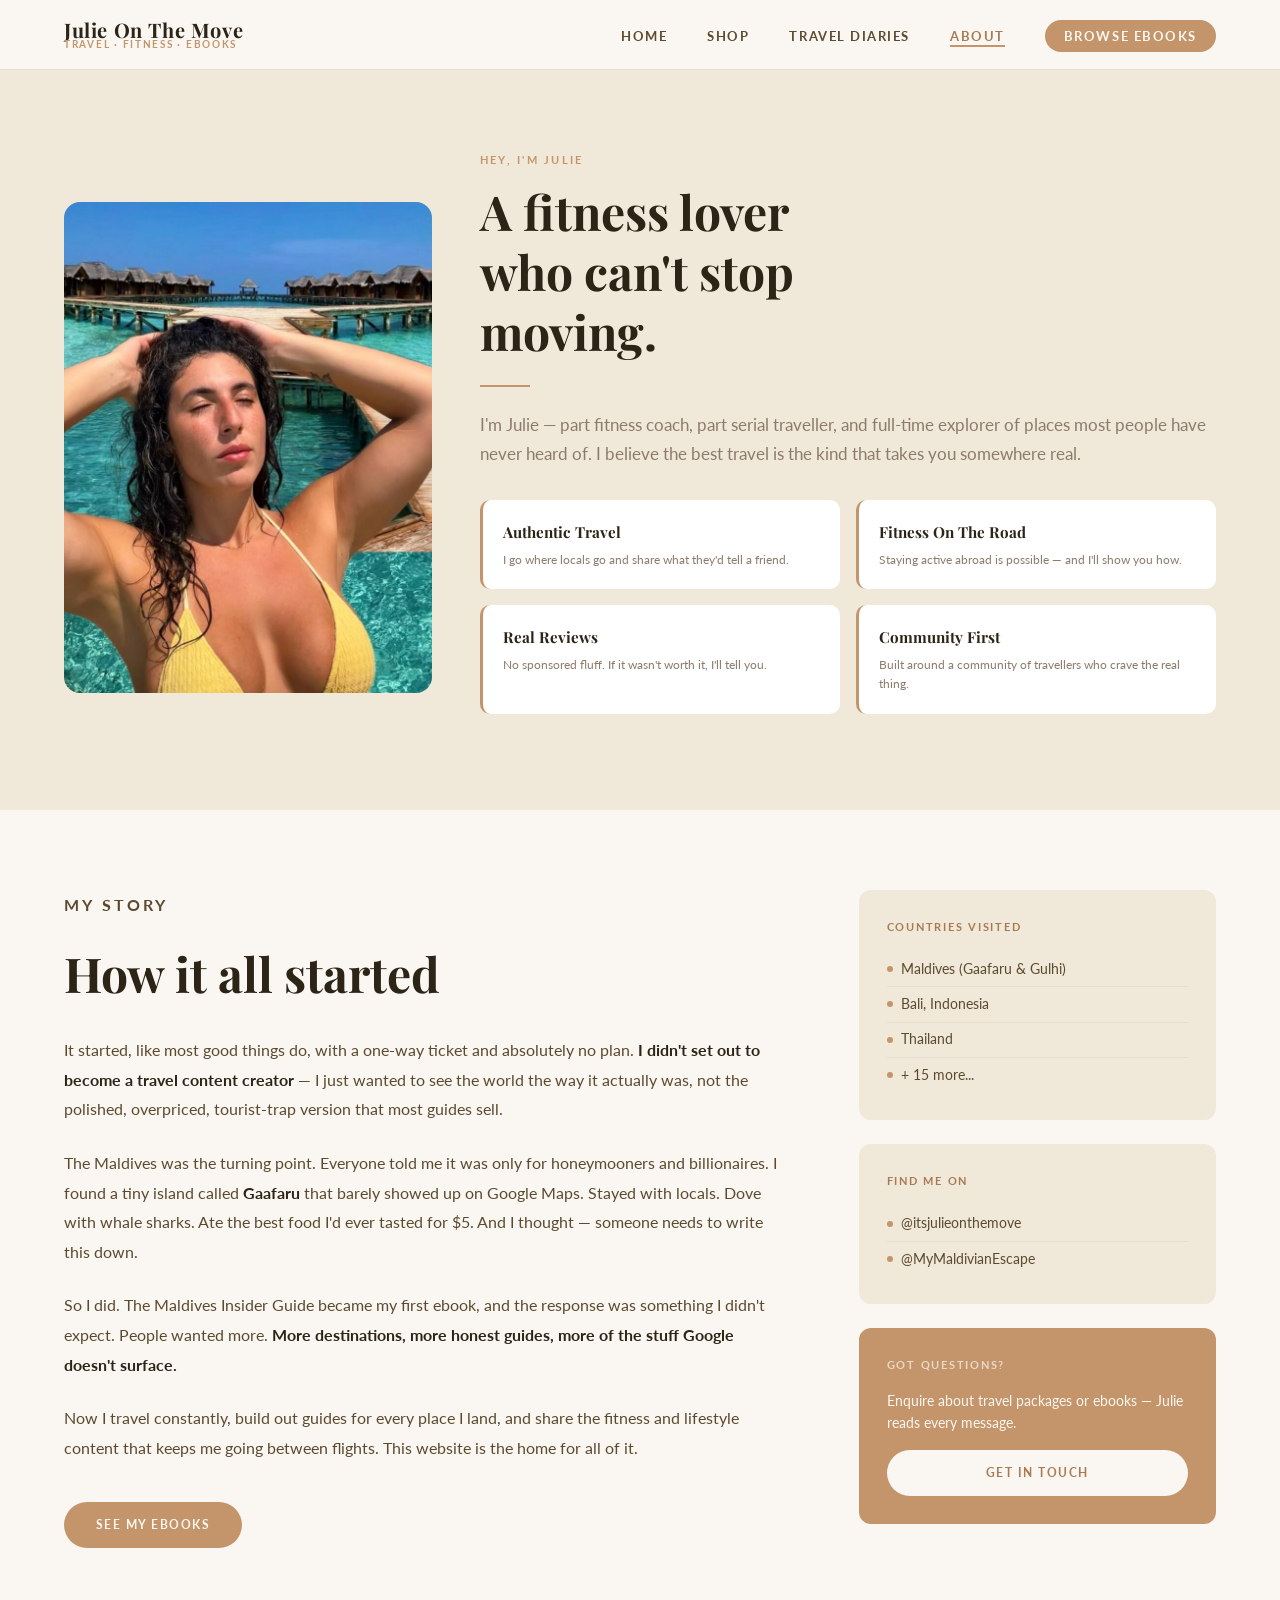
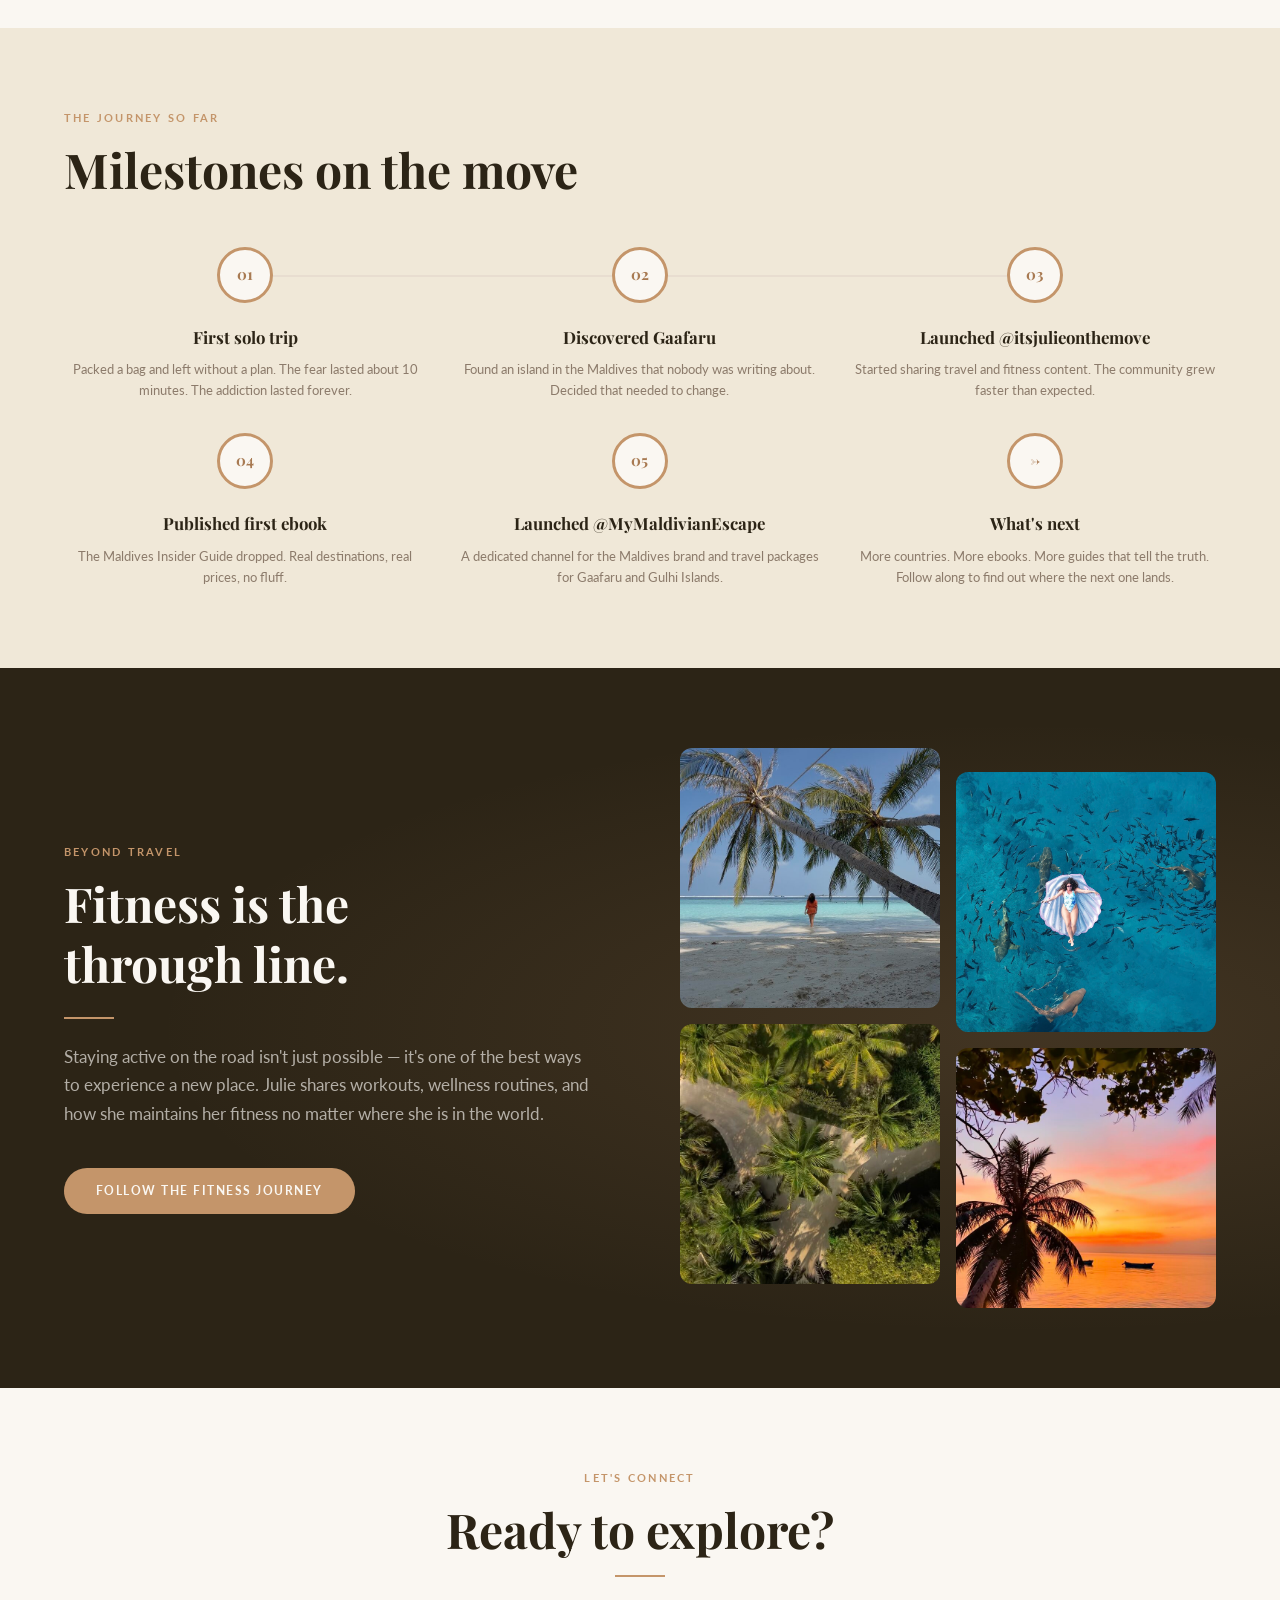
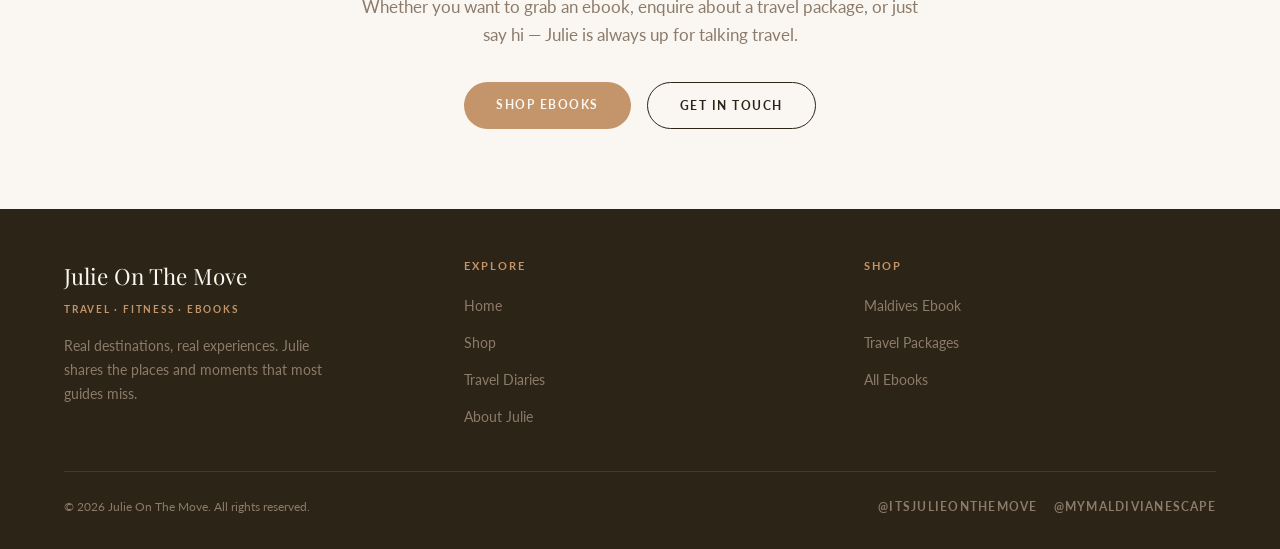
==== about.html @ a0650be1 "Update site: remove Morocco/Lisbon, add Fitness on the Go, fix packages for Gulhi & Gaafaru - Remove" ====
<!DOCTYPE html>
<html lang="en">
<head>
  <meta charset="UTF-8" />
  <meta name="viewport" content="width=device-width, initial-scale=1.0" />
  <title>About — Julie On The Move</title>
  <meta name="description" content="Meet Julie — the face behind Julie On The Move. Travel, fitness, and a life lived fully." />
  <link rel="stylesheet" href="style.css" />
  <style>
    /* ---- ABOUT PAGE SPECIFIC ---- */

    .about-hero {
      background: var(--beige-light);
      padding: 5rem 5% 4rem;
      display: grid;
      grid-template-columns: 1fr 1fr;
      gap: 5rem;
      align-items: center;
      max-width: 100%;
    }
    .about-hero-inner {
      max-width: var(--max-width);
      margin: 0 auto;
      display: grid;
      grid-template-columns: 1fr 1fr;
      gap: 5rem;
      align-items: center;
      width: 100%;
    }
    .about-hero-img {
      aspect-ratio: 3/4;
      border-radius: 16px;
      overflow: hidden;
      background: var(--beige-mid);
      position: relative;
    }
    .about-hero-img .img-placeholder {
      position: absolute; inset: 0;
    }
    .about-hero-text .section-subtitle { max-width: 100%; margin-bottom: 2rem; }

    /* Values row */
    .values-row {
      display: grid;
      grid-template-columns: repeat(2, 1fr);
      gap: 1rem;
      margin: 2rem 0;
    }
    .value-item {
      background: #fff;
      border-radius: 10px;
      padding: 1.25rem;
      border-left: 3px solid var(--sand);
    }
    .value-item h4 {
      font-family: var(--font-serif);
      font-size: 0.95rem;
      font-weight: 700;
      color: var(--brown);
      margin-bottom: 0.3rem;
    }
    .value-item p {
      font-size: 0.78rem;
      color: var(--text-muted);
      line-height: 1.5;
    }

    /* Story section */
    .story-section {
      padding: 5rem 5%;
      background: var(--warm-white);
    }
    .story-inner {
      max-width: var(--max-width);
      margin: 0 auto;
      display: grid;
      grid-template-columns: 2fr 1fr;
      gap: 5rem;
    }
    .story-text p {
      font-size: 1rem;
      color: var(--brown-mid);
      line-height: 1.85;
      margin-bottom: 1.5rem;
    }
    .story-text p strong {
      color: var(--brown);
      font-weight: 700;
    }
    .story-sidebar {}
    .sidebar-card {
      background: var(--beige-light);
      border-radius: 12px;
      padding: 1.75rem;
      margin-bottom: 1.5rem;
    }
    .sidebar-card h4 {
      font-family: var(--font-sans);
      font-size: 0.68rem;
      font-weight: 700;
      letter-spacing: 0.16em;
      text-transform: uppercase;
      color: var(--sand-dark);
      margin-bottom: 1rem;
    }
    .sidebar-card ul li {
      font-size: 0.85rem;
      color: var(--brown-mid);
      padding: 0.35rem 0;
      border-bottom: 1px solid var(--beige-mid);
      display: flex;
      align-items: center;
      gap: 0.5rem;
    }
    .sidebar-card ul li:last-child { border-bottom: none; }
    .sidebar-card ul li .dot {
      width: 6px; height: 6px;
      border-radius: 50%;
      background: var(--sand);
      flex-shrink: 0;
    }

    /* Journey / timeline */
    .journey-section {
      padding: 5rem 5%;
      background: var(--beige-light);
    }
    .journey-inner {
      max-width: var(--max-width);
      margin: 0 auto;
    }
    .journey-header { margin-bottom: 3rem; }
    .timeline {
      display: grid;
      grid-template-columns: repeat(3, 1fr);
      gap: 2rem;
      position: relative;
    }
    .timeline::before {
      content: '';
      position: absolute;
      top: 28px; left: 16.67%;
      right: 16.67%;
      height: 2px;
      background: var(--beige-mid);
    }
    .timeline-item {
      text-align: center;
      position: relative;
    }
    .timeline-dot {
      width: 56px; height: 56px;
      border-radius: 50%;
      background: var(--warm-white);
      border: 3px solid var(--sand);
      display: flex;
      align-items: center;
      justify-content: center;
      margin: 0 auto 1.25rem;
      font-family: var(--font-serif);
      font-size: 0.95rem;
      font-weight: 700;
      color: var(--sand-dark);
      position: relative;
      z-index: 1;
    }
    .timeline-item h3 {
      font-family: var(--font-serif);
      font-size: 1.05rem;
      font-weight: 700;
      color: var(--brown);
      margin-bottom: 0.5rem;
    }
    .timeline-item p {
      font-size: 0.82rem;
      color: var(--text-muted);
      line-height: 1.6;
    }

    /* Fitness section */
    .fitness-section {
      padding: 5rem 5%;
      background: var(--brown);
      position: relative;
      overflow: hidden;
    }
    .fitness-section::before {
      content: '';
      position: absolute; inset: 0;
      background: radial-gradient(ellipse at 80% 50%, rgba(196,149,106,0.15) 0%, transparent 60%);
    }
    .fitness-inner {
      max-width: var(--max-width);
      margin: 0 auto;
      display: grid;
      grid-template-columns: 1fr 1fr;
      gap: 5rem;
      align-items: center;
      position: relative;
      z-index: 1;
    }
    .fitness-text .section-label { color: var(--sand); }
    .fitness-text .section-title { color: var(--warm-white); }
    .fitness-text .section-subtitle { color: rgba(250,247,242,0.65); margin-bottom: 2rem; }
    .fitness-text .divider { background: var(--sand); }
    .fitness-img {
      display: grid;
      grid-template-columns: 1fr 1fr;
      gap: 1rem;
    }
    .fitness-img-item {
      aspect-ratio: 1;
      border-radius: 12px;
      overflow: hidden;
      background: rgba(250,247,242,0.08);
      display: flex;
      align-items: center;
      justify-content: center;
      font-size: 0.7rem;
      font-weight: 700;
      letter-spacing: 0.1em;
      text-transform: uppercase;
      color: rgba(250,247,242,0.35);
    }
    .fitness-img-item:nth-child(2) { margin-top: 1.5rem; }
    .fitness-img-item:nth-child(3) { margin-top: -1.5rem; }

    /* CTA section */
    .about-cta {
      padding: 5rem 5%;
      background: var(--warm-white);
      text-align: center;
    }
    .about-cta-inner {
      max-width: 600px;
      margin: 0 auto;
    }
    .about-cta .section-subtitle { margin: 0 auto 2rem; text-align: center; }
    .cta-buttons { display: flex; justify-content: center; gap: 1rem; flex-wrap: wrap; }

    @media (max-width: 900px) {
      .about-hero-inner { grid-template-columns: 1fr; gap: 2.5rem; }
      .story-inner { grid-template-columns: 1fr; gap: 3rem; }
      .fitness-inner { grid-template-columns: 1fr; gap: 3rem; }
      .timeline { grid-template-columns: 1fr; }
      .timeline::before { display: none; }
    }
    @media (max-width: 600px) {
      .values-row { grid-template-columns: 1fr; }
      .timeline { grid-template-columns: 1fr; }
    }
  </style>
</head>
<body>

  <!-- ====== NAVIGATION ====== -->
  <nav>
    <a href="index.html" class="nav-logo">
      <span class="logo-name">Julie On The Move</span>
      <span class="logo-tagline">Travel · Fitness · Ebooks</span>
    </a>
    <ul class="nav-links">
      <li><a href="index.html">Home</a></li>
      <li><a href="shop.html">Shop</a></li>
      <li><a href="blog.html">Travel Diaries</a></li>
      <li><a href="about.html" class="active">About</a></li>
      <li><a href="shop.html" class="nav-cta">Browse Ebooks</a></li>
    </ul>
    <div class="hamburger" id="hamburger">
      <span></span><span></span><span></span>
    </div>
  </nav>
  <div class="mobile-menu" id="mobileMenu">
    <a href="index.html">Home</a>
    <a href="shop.html">Shop</a>
    <a href="blog.html">Travel Diaries</a>
    <a href="about.html">About</a>
  </div>

  <div class="page-content">

    <!-- ====== ABOUT HERO ====== -->
    <section style="background:var(--beige-light); padding:5rem 5% 4rem;">
      <div style="max-width:var(--max-width); margin:0 auto; display:grid; grid-template-columns:1fr 2fr; gap:3rem; align-items:center;">
        <div class="about-hero-img" style="aspect-ratio:3/4; border-radius:16px; overflow:hidden; background:var(--beige-mid); position:relative;">
          <img src="images/julie-portrait.jpg" alt="Julie" style="position:absolute;inset:0;width:100%;height:100%;object-fit:cover;" />
        </div>
        <div>
          <p class="section-label">Hey, I'm Julie</p>
          <h1 class="section-title">A fitness lover<br/>who can't stop<br/>moving.</h1>
          <div class="divider"></div>
          <p class="section-subtitle" style="max-width:100%;">I'm Julie — part fitness coach, part serial traveller, and full-time explorer of places most people have never heard of. I believe the best travel is the kind that takes you somewhere real.</p>
          <div class="values-row">
            <div class="value-item">
              <h4>Authentic Travel</h4>
              <p>I go where locals go and share what they'd tell a friend.</p>
            </div>
            <div class="value-item">
              <h4>Fitness On The Road</h4>
              <p>Staying active abroad is possible — and I'll show you how.</p>
            </div>
            <div class="value-item">
              <h4>Real Reviews</h4>
              <p>No sponsored fluff. If it wasn't worth it, I'll tell you.</p>
            </div>
            <div class="value-item">
              <h4>Community First</h4>
              <p>Built around a community of travellers who crave the real thing.</p>
            </div>
          </div>
        </div>
      </div>
    </section>

    <!-- ====== STORY ====== -->
    <section class="story-section">
      <div class="story-inner">
        <div class="story-text">
          <p class="section-label">My Story</p>
          <h2 class="section-title" style="margin-bottom:2rem;">How it all started</h2>
          <p>It started, like most good things do, with a one-way ticket and absolutely no plan. <strong>I didn't set out to become a travel content creator</strong> — I just wanted to see the world the way it actually was, not the polished, overpriced, tourist-trap version that most guides sell.</p>
          <p>The Maldives was the turning point. Everyone told me it was only for honeymooners and billionaires. I found a tiny island called <strong>Gaafaru</strong> that barely showed up on Google Maps. Stayed with locals. Dove with whale sharks. Ate the best food I'd ever tasted for $5. And I thought — someone needs to write this down.</p>
          <p>So I did. The Maldives Insider Guide became my first ebook, and the response was something I didn't expect. People wanted more. <strong>More destinations, more honest guides, more of the stuff Google doesn't surface.</strong></p>
          <p>Now I travel constantly, build out guides for every place I land, and share the fitness and lifestyle content that keeps me going between flights. This website is the home for all of it.</p>
          <a href="shop.html" class="btn btn-primary" style="margin-top:1rem;">See My Ebooks</a>
        </div>
        <div class="story-sidebar">
          <div class="sidebar-card">
            <h4>Countries Visited</h4>
            <ul>
              <li><span class="dot"></span>Maldives (Gaafaru & Gulhi)</li>
              <li><span class="dot"></span>Bali, Indonesia</li>
              <li><span class="dot"></span>Thailand</li>
              <li><span class="dot"></span>+ 15 more...</li>
            </ul>
          </div>
          <div class="sidebar-card">
            <h4>Find Me On</h4>
            <ul>
              <li><span class="dot"></span><a href="https://www.instagram.com/itsjulieonthemove" target="_blank">@itsjulieonthemove</a></li>
              <li><span class="dot"></span><a href="https://www.instagram.com/MyMaldivianEscape" target="_blank">@MyMaldivianEscape</a></li>
            </ul>
          </div>
          <div class="sidebar-card" style="background:var(--sand); color:var(--warm-white);">
            <h4 style="color:rgba(250,247,242,0.7);">Got questions?</h4>
            <p style="font-size:0.85rem; margin-bottom:1rem; line-height:1.6;">Enquire about travel packages or ebooks — Julie reads every message.</p>
            <a href="mailto:julietterabahi@gmail.com" class="btn" style="background:var(--warm-white); color:var(--sand-dark); width:100%; text-align:center; display:block;">Get In Touch</a>
          </div>
        </div>
      </div>
    </section>

    <!-- ====== JOURNEY TIMELINE ====== -->
    <section class="journey-section">
      <div class="journey-inner">
        <div class="journey-header">
          <p class="section-label">The Journey So Far</p>
          <h2 class="section-title">Milestones on the move</h2>
        </div>
        <div class="timeline">
          <div class="timeline-item">
            <div class="timeline-dot">01</div>
            <h3>First solo trip</h3>
            <p>Packed a bag and left without a plan. The fear lasted about 10 minutes. The addiction lasted forever.</p>
          </div>
          <div class="timeline-item">
            <div class="timeline-dot">02</div>
            <h3>Discovered Gaafaru</h3>
            <p>Found an island in the Maldives that nobody was writing about. Decided that needed to change.</p>
          </div>
          <div class="timeline-item">
            <div class="timeline-dot">03</div>
            <h3>Launched @itsjulieonthemove</h3>
            <p>Started sharing travel and fitness content. The community grew faster than expected.</p>
          </div>
          <div class="timeline-item">
            <div class="timeline-dot">04</div>
            <h3>Published first ebook</h3>
            <p>The Maldives Insider Guide dropped. Real destinations, real prices, no fluff.</p>
          </div>
          <div class="timeline-item">
            <div class="timeline-dot">05</div>
            <h3>Launched @MyMaldivianEscape</h3>
            <p>A dedicated channel for the Maldives brand and travel packages for Gaafaru and Gulhi Islands.</p>
          </div>
          <div class="timeline-item">
            <div class="timeline-dot">→</div>
            <h3>What's next</h3>
            <p>More countries. More ebooks. More guides that tell the truth. Follow along to find out where the next one lands.</p>
          </div>
        </div>
      </div>
    </section>

    <!-- ====== FITNESS ====== -->
    <section class="fitness-section">
      <div class="fitness-inner">
        <div class="fitness-text">
          <p class="section-label">Beyond Travel</p>
          <h2 class="section-title">Fitness is the<br/>through line.</h2>
          <div class="divider"></div>
          <p class="section-subtitle">Staying active on the road isn't just possible — it's one of the best ways to experience a new place. Julie shares workouts, wellness routines, and how she maintains her fitness no matter where she is in the world.</p>
          <a href="https://www.instagram.com/itsjulieonthemove" target="_blank" class="btn btn-primary" style="margin-top:0.5rem;">Follow the Fitness Journey</a>
        </div>
        <div class="fitness-img">
          <div class="fitness-img-item" style="background:url('images/dest-beach.jpg') center/cover;"></div>
          <div class="fitness-img-item" style="background:url('images/hero.jpg') center/cover;"></div>
          <div class="fitness-img-item" style="background:url('images/dest-jungle.jpg') center/cover;"></div>
          <div class="fitness-img-item" style="background:url('images/dest-sunset.jpg') center/cover;"></div>
        </div>
      </div>
    </section>

    <!-- ====== CTA ====== -->
    <section class="about-cta">
      <div class="about-cta-inner">
        <p class="section-label">Let's Connect</p>
        <h2 class="section-title">Ready to explore?</h2>
        <div class="divider" style="margin:1rem auto;"></div>
        <p class="section-subtitle">Whether you want to grab an ebook, enquire about a travel package, or just say hi — Julie is always up for talking travel.</p>
        <div class="cta-buttons">
          <a href="shop.html" class="btn btn-primary">Shop Ebooks</a>
          <a href="mailto:julietterabahi@gmail.com" class="btn btn-secondary">Get In Touch</a>
        </div>
      </div>
    </section>

  </div>

  <!-- ====== FOOTER ====== -->
  <footer>
    <div class="footer-inner">
      <div class="footer-logo">
        <div class="logo-name">Julie On The Move</div>
        <div class="logo-tagline">Travel · Fitness · Ebooks</div>
        <p>Real destinations, real experiences. Julie shares the places and moments that most guides miss.</p>
      </div>
      <div class="footer-col">
        <h4>Explore</h4>
        <ul>
          <li><a href="index.html">Home</a></li>
          <li><a href="shop.html">Shop</a></li>
          <li><a href="blog.html">Travel Diaries</a></li>
          <li><a href="about.html">About Julie</a></li>
        </ul>
      </div>
      <div class="footer-col">
        <h4>Shop</h4>
        <ul>
          <li><a href="shop.html">Maldives Ebook</a></li>
          <li><a href="shop.html">Travel Packages</a></li>
          <li><a href="shop.html">All Ebooks</a></li>
        </ul>
      </div>
    </div>
    <div class="footer-bottom">
      <p>© 2026 Julie On The Move. All rights reserved.</p>
      <div class="social-links">
        <a href="https://www.instagram.com/itsjulieonthemove" target="_blank">@itsjulieonthemove</a>
        <a href="https://www.instagram.com/MyMaldivianEscape" target="_blank">@MyMaldivianEscape</a>
      </div>
    </div>
  </footer>

  <script src="script.js"></script>
</body>
</html>
---- style.css ----
/* ============================================
   JULIE ON THE MOVE — Global Stylesheet
   Warm, Earthy & Wanderlust Aesthetic
   ============================================ */

@import url('https://fonts.googleapis.com/css2?family=Playfair+Display:ital,wght@0,400;0,500;0,700;1,400;1,500&family=Lato:wght@300;400;700&display=swap');

/* ---- CSS Variables ---- */
:root {
  --warm-white:   #FAF7F2;
  --beige-light:  #F0E8D8;
  --beige-mid:    #E8DDD0;
  --sand:         #C4956A;
  --sand-dark:    #A87A52;
  --green:        #5C7A52;
  --green-dark:   #3D5435;
  --brown:        #2C2416;
  --brown-mid:    #5C4A30;
  --text-muted:   #8C7B6B;

  --font-serif: 'Playfair Display', Georgia, serif;
  --font-sans:  'Lato', sans-serif;

  --nav-height: 70px;
  --max-width: 1200px;
  --radius: 6px;
  --transition: 0.3s ease;
}

/* ---- Reset ---- */
*, *::before, *::after { box-sizing: border-box; margin: 0; padding: 0; }
html { scroll-behavior: smooth; }
body {
  font-family: var(--font-sans);
  background-color: var(--warm-white);
  color: var(--brown);
  line-height: 1.7;
  font-size: 16px;
}
img { max-width: 100%; height: auto; display: block; }
a { color: inherit; text-decoration: none; }
ul { list-style: none; }


/* ============================================
   NAVIGATION
   ============================================ */

nav {
  position: fixed;
  top: 0; left: 0; right: 0;
  height: var(--nav-height);
  background: rgba(250, 247, 242, 0.95);
  backdrop-filter: blur(8px);
  border-bottom: 1px solid var(--beige-mid);
  z-index: 1000;
  display: flex;
  align-items: center;
  justify-content: space-between;
  padding: 0 5%;
}

.nav-logo {
  display: flex;
  flex-direction: column;
  line-height: 1;
}
.nav-logo .logo-name {
  font-family: var(--font-serif);
  font-size: 1.25rem;
  font-weight: 700;
  color: var(--brown);
  letter-spacing: 0.03em;
}
.nav-logo .logo-tagline {
  font-family: var(--font-sans);
  font-size: 0.6rem;
  font-weight: 700;
  letter-spacing: 0.18em;
  text-transform: uppercase;
  color: var(--sand);
}

.nav-links {
  display: flex;
  gap: 2.5rem;
  align-items: center;
}
.nav-links a {
  font-size: 0.8rem;
  font-weight: 700;
  letter-spacing: 0.12em;
  text-transform: uppercase;
  color: var(--brown-mid);
  transition: color var(--transition);
  position: relative;
}
.nav-links a::after {
  content: '';
  position: absolute;
  bottom: -3px; left: 0;
  width: 0; height: 1.5px;
  background: var(--sand);
  transition: width var(--transition);
}
.nav-links a:hover,
.nav-links a.active { color: var(--sand-dark); }
.nav-links a:hover::after,
.nav-links a.active::after { width: 100%; }

.nav-cta {
  background: var(--sand);
  color: var(--warm-white) !important;
  padding: 0.5rem 1.2rem;
  border-radius: 50px;
  transition: background var(--transition), transform var(--transition) !important;
}
.nav-cta:hover { background: var(--sand-dark) !important; transform: translateY(-1px); }
.nav-cta::after { display: none !important; }

.hamburger {
  display: none;
  flex-direction: column;
  gap: 5px;
  cursor: pointer;
  padding: 4px;
}
.hamburger span {
  display: block;
  width: 24px; height: 2px;
  background: var(--brown);
  transition: var(--transition);
  border-radius: 2px;
}
.hamburger.open span:nth-child(1) { transform: translateY(7px) rotate(45deg); }
.hamburger.open span:nth-child(2) { opacity: 0; }
.hamburger.open span:nth-child(3) { transform: translateY(-7px) rotate(-45deg); }

.mobile-menu {
  display: none;
  position: fixed;
  top: var(--nav-height);
  left: 0; right: 0;
  background: var(--warm-white);
  border-bottom: 1px solid var(--beige-mid);
  padding: 1.5rem 5% 2rem;
  flex-direction: column;
  gap: 1.5rem;
  z-index: 999;
}
.mobile-menu.open { display: flex; }
.mobile-menu a {
  font-size: 1rem;
  font-weight: 700;
  letter-spacing: 0.1em;
  text-transform: uppercase;
  color: var(--brown-mid);
  padding-bottom: 0.75rem;
  border-bottom: 1px solid var(--beige-mid);
}
.mobile-menu a:last-child { border-bottom: none; }


/* ============================================
   SHARED COMPONENTS
   ============================================ */

/* Page offset for fixed nav */
.page-content { padding-top: var(--nav-height); }

/* Section wrapper */
.section { padding: 5rem 5%; }
.section-inner { max-width: var(--max-width); margin: 0 auto; }

/* Section label */
.section-label {
  font-family: var(--font-sans);
  font-size: 0.7rem;
  font-weight: 700;
  letter-spacing: 0.2em;
  text-transform: uppercase;
  color: var(--sand);
  margin-bottom: 0.75rem;
}

/* Headings */
.section-title {
  font-family: var(--font-serif);
  font-size: clamp(1.8rem, 4vw, 3rem);
  font-weight: 700;
  line-height: 1.25;
  color: var(--brown);
  margin-bottom: 1rem;
}
.section-subtitle {
  font-size: 1.05rem;
  color: var(--text-muted);
  max-width: 560px;
  line-height: 1.7;
}

/* Divider line */
.divider {
  width: 50px; height: 2px;
  background: var(--sand);
  margin: 1.5rem 0;
}

/* Buttons */
.btn {
  display: inline-block;
  padding: 0.75rem 2rem;
  border-radius: 50px;
  font-size: 0.78rem;
  font-weight: 700;
  letter-spacing: 0.12em;
  text-transform: uppercase;
  cursor: pointer;
  transition: all var(--transition);
  border: none;
}
.btn-primary {
  background: var(--sand);
  color: var(--warm-white);
}
.btn-primary:hover {
  background: var(--sand-dark);
  transform: translateY(-2px);
  box-shadow: 0 6px 20px rgba(196,149,106,0.35);
}
.btn-secondary {
  background: transparent;
  color: var(--brown);
  border: 1.5px solid var(--brown);
}
.btn-secondary:hover {
  background: var(--brown);
  color: var(--warm-white);
  transform: translateY(-2px);
}
.btn-green {
  background: var(--green);
  color: var(--warm-white);
}
.btn-green:hover {
  background: var(--green-dark);
  transform: translateY(-2px);
  box-shadow: 0 6px 20px rgba(92,122,82,0.35);
}

/* Card base */
.card {
  background: #fff;
  border-radius: 12px;
  overflow: hidden;
  box-shadow: 0 2px 16px rgba(44,36,22,0.07);
  transition: transform var(--transition), box-shadow var(--transition);
}
.card:hover {
  transform: translateY(-5px);
  box-shadow: 0 12px 40px rgba(44,36,22,0.12);
}

/* Image placeholder */
.img-placeholder {
  background: var(--beige-light);
  display: flex;
  align-items: center;
  justify-content: center;
  color: var(--text-muted);
  font-size: 0.75rem;
  letter-spacing: 0.1em;
  text-transform: uppercase;
  font-weight: 700;
}

/* Tag/badge */
.tag {
  display: inline-block;
  background: var(--beige-light);
  color: var(--brown-mid);
  font-size: 0.68rem;
  font-weight: 700;
  letter-spacing: 0.12em;
  text-transform: uppercase;
  padding: 0.3rem 0.75rem;
  border-radius: 50px;
}
.tag-green {
  background: rgba(92,122,82,0.12);
  color: var(--green-dark);
}

/* Footer */
footer {
  background: var(--brown);
  color: var(--beige-mid);
  padding: 3rem 5% 2rem;
}
.footer-inner {
  max-width: var(--max-width);
  margin: 0 auto;
  display: grid;
  grid-template-columns: 1fr 1fr 1fr;
  gap: 3rem;
  padding-bottom: 2rem;
  border-bottom: 1px solid rgba(255,255,255,0.1);
}
.footer-logo .logo-name {
  font-family: var(--font-serif);
  font-size: 1.4rem;
  color: var(--warm-white);
  margin-bottom: 0.4rem;
}
.footer-logo .logo-tagline {
  font-size: 0.62rem;
  font-weight: 700;
  letter-spacing: 0.18em;
  text-transform: uppercase;
  color: var(--sand);
  margin-bottom: 1rem;
}
.footer-logo p {
  font-size: 0.88rem;
  color: var(--text-muted);
  max-width: 260px;
  line-height: 1.7;
}
.footer-col h4 {
  font-family: var(--font-sans);
  font-size: 0.68rem;
  font-weight: 700;
  letter-spacing: 0.18em;
  text-transform: uppercase;
  color: var(--sand);
  margin-bottom: 1rem;
}
.footer-col ul li {
  margin-bottom: 0.6rem;
}
.footer-col ul li a {
  font-size: 0.88rem;
  color: var(--text-muted);
  transition: color var(--transition);
}
.footer-col ul li a:hover { color: var(--warm-white); }
.footer-bottom {
  max-width: var(--max-width);
  margin: 1.5rem auto 0;
  display: flex;
  justify-content: space-between;
  align-items: center;
  font-size: 0.78rem;
  color: var(--text-muted);
}
.social-links { display: flex; gap: 1rem; }
.social-links a {
  color: var(--text-muted);
  font-size: 0.78rem;
  font-weight: 700;
  letter-spacing: 0.1em;
  text-transform: uppercase;
  transition: color var(--transition);
}
.social-links a:hover { color: var(--sand); }


/* ============================================
   PAGE HERO
   ============================================ */

.page-hero {
  background: var(--beige-light);
  padding: 5rem 5% 4rem;
  text-align: center;
}
.page-hero .section-label { justify-content: center; display: flex; }
.page-hero .section-title { margin: 0 auto 1rem; }
.page-hero .section-subtitle { margin: 0 auto; text-align: center; }


/* ============================================
   RESPONSIVE
   ============================================ */

@media (max-width: 768px) {
  .nav-links { display: none; }
  .hamburger { display: flex; }

  .footer-inner {
    grid-template-columns: 1fr;
    gap: 2rem;
  }
  .footer-bottom {
    flex-direction: column;
    gap: 1rem;
    text-align: center;
  }
  .section { padding: 3.5rem 5%; }
}
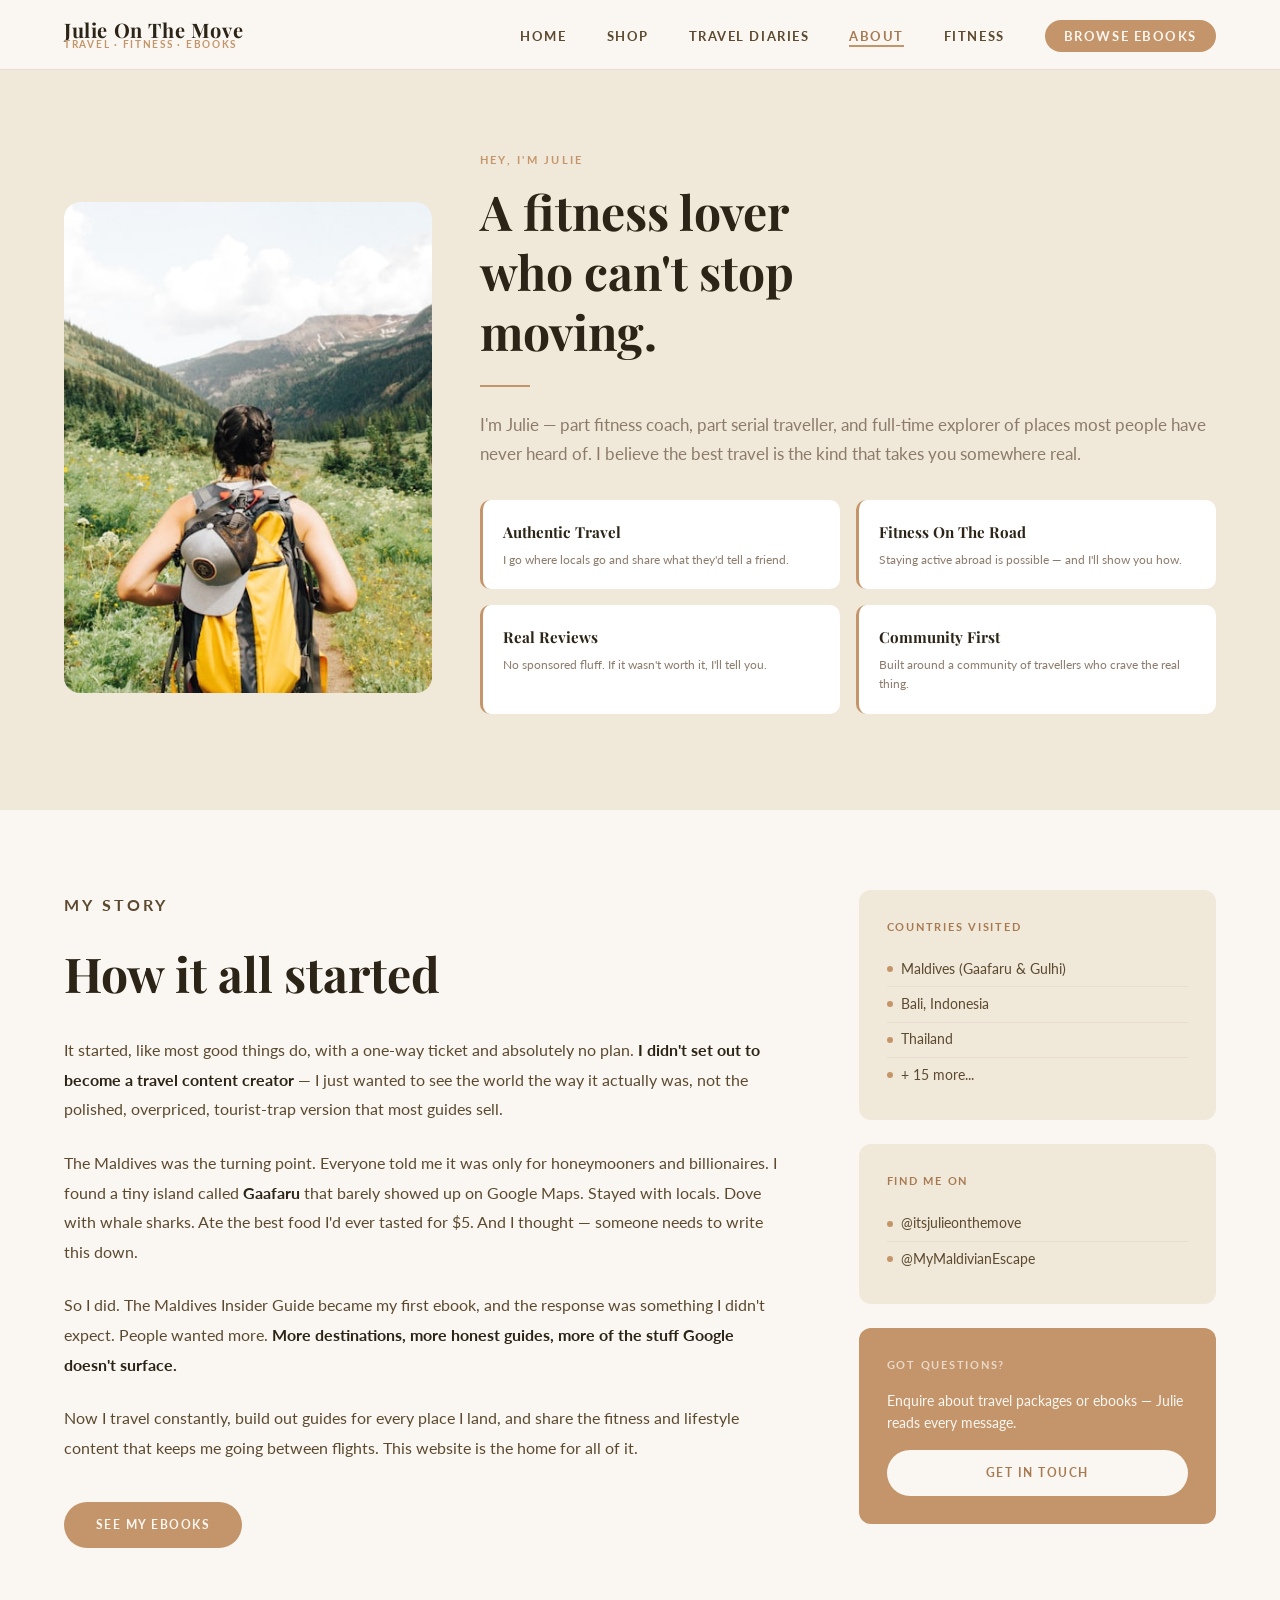
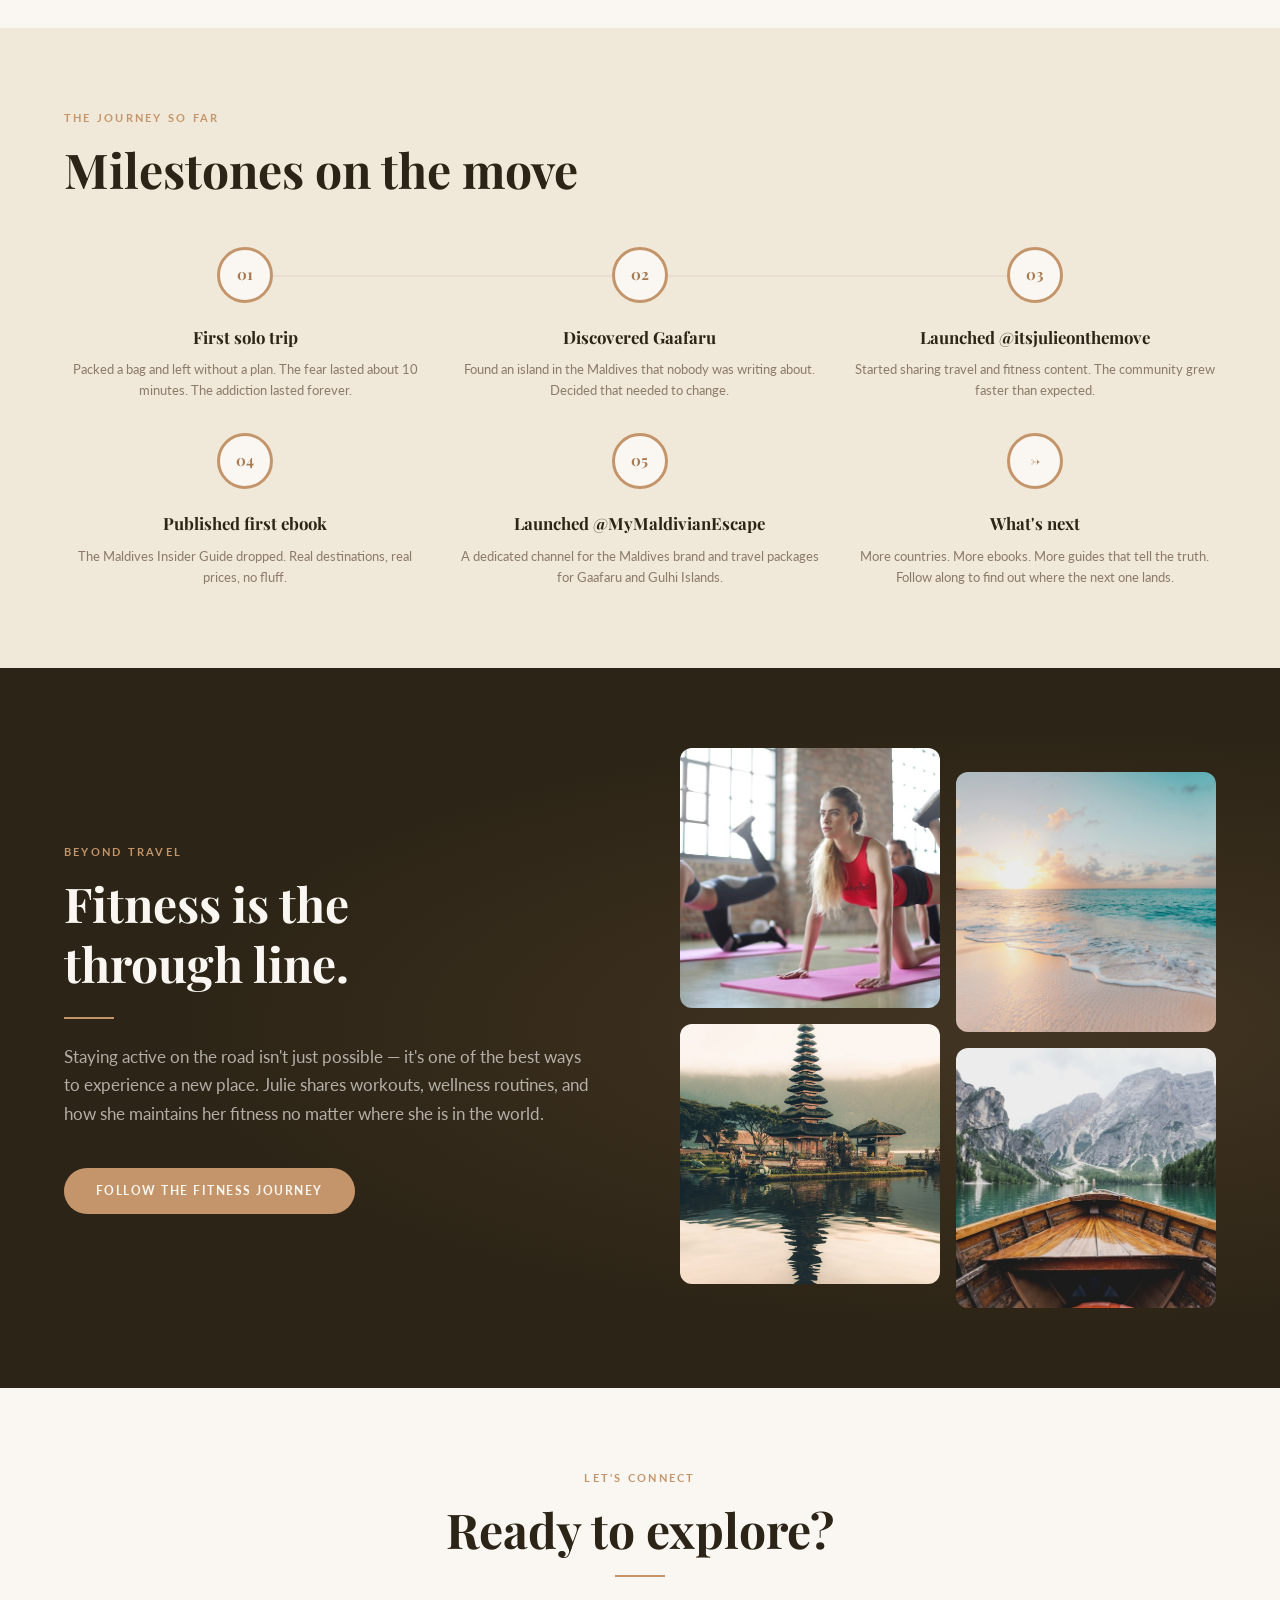
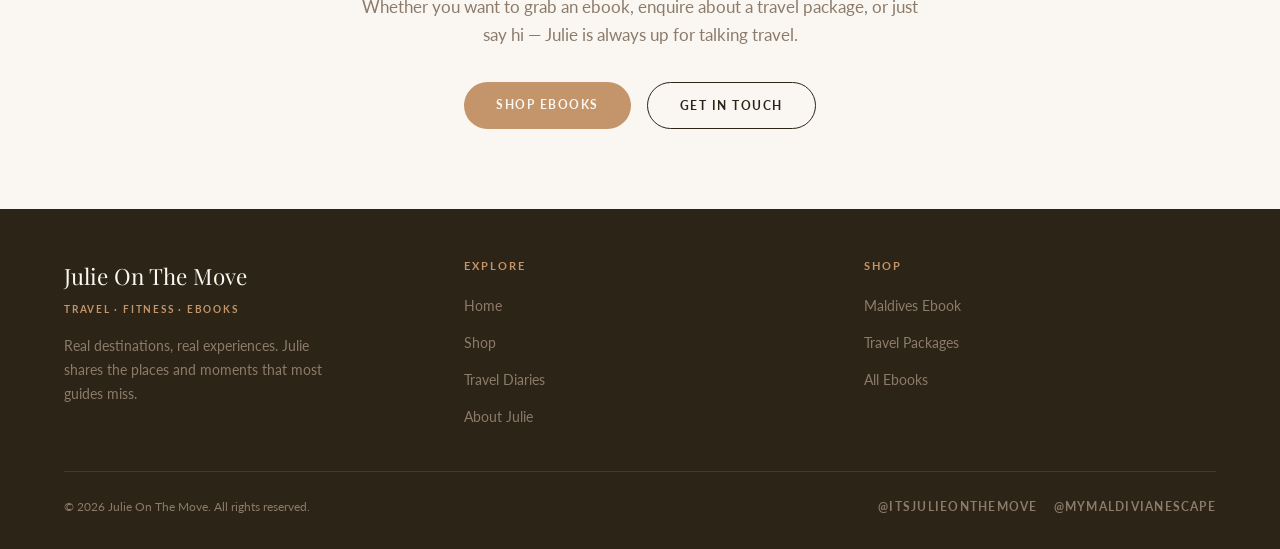
==== commit 6a6e7bb9: "Add Fitness link to nav header across all pages - Added Fitness nav link (desktop + mobile) on all 4" ====
--- a/about.html
+++ b/about.html
@@ -264,6 +264,7 @@
       <li><a href="shop.html">Shop</a></li>
       <li><a href="blog.html">Travel Diaries</a></li>
       <li><a href="about.html" class="active">About</a></li>
+      <li><a href="about.html#fitness">Fitness</a></li>
       <li><a href="shop.html" class="nav-cta">Browse Ebooks</a></li>
     </ul>
     <div class="hamburger" id="hamburger">
@@ -275,6 +276,7 @@
     <a href="shop.html">Shop</a>
     <a href="blog.html">Travel Diaries</a>
     <a href="about.html">About</a>
+    <a href="about.html#fitness">Fitness</a>
   </div>
 
   <div class="page-content">
@@ -393,7 +395,7 @@
     </section>
 
     <!-- ====== FITNESS ====== -->
-    <section class="fitness-section">
+    <section class="fitness-section" id="fitness">
       <div class="fitness-inner">
         <div class="fitness-text">
           <p class="section-label">Beyond Travel</p>
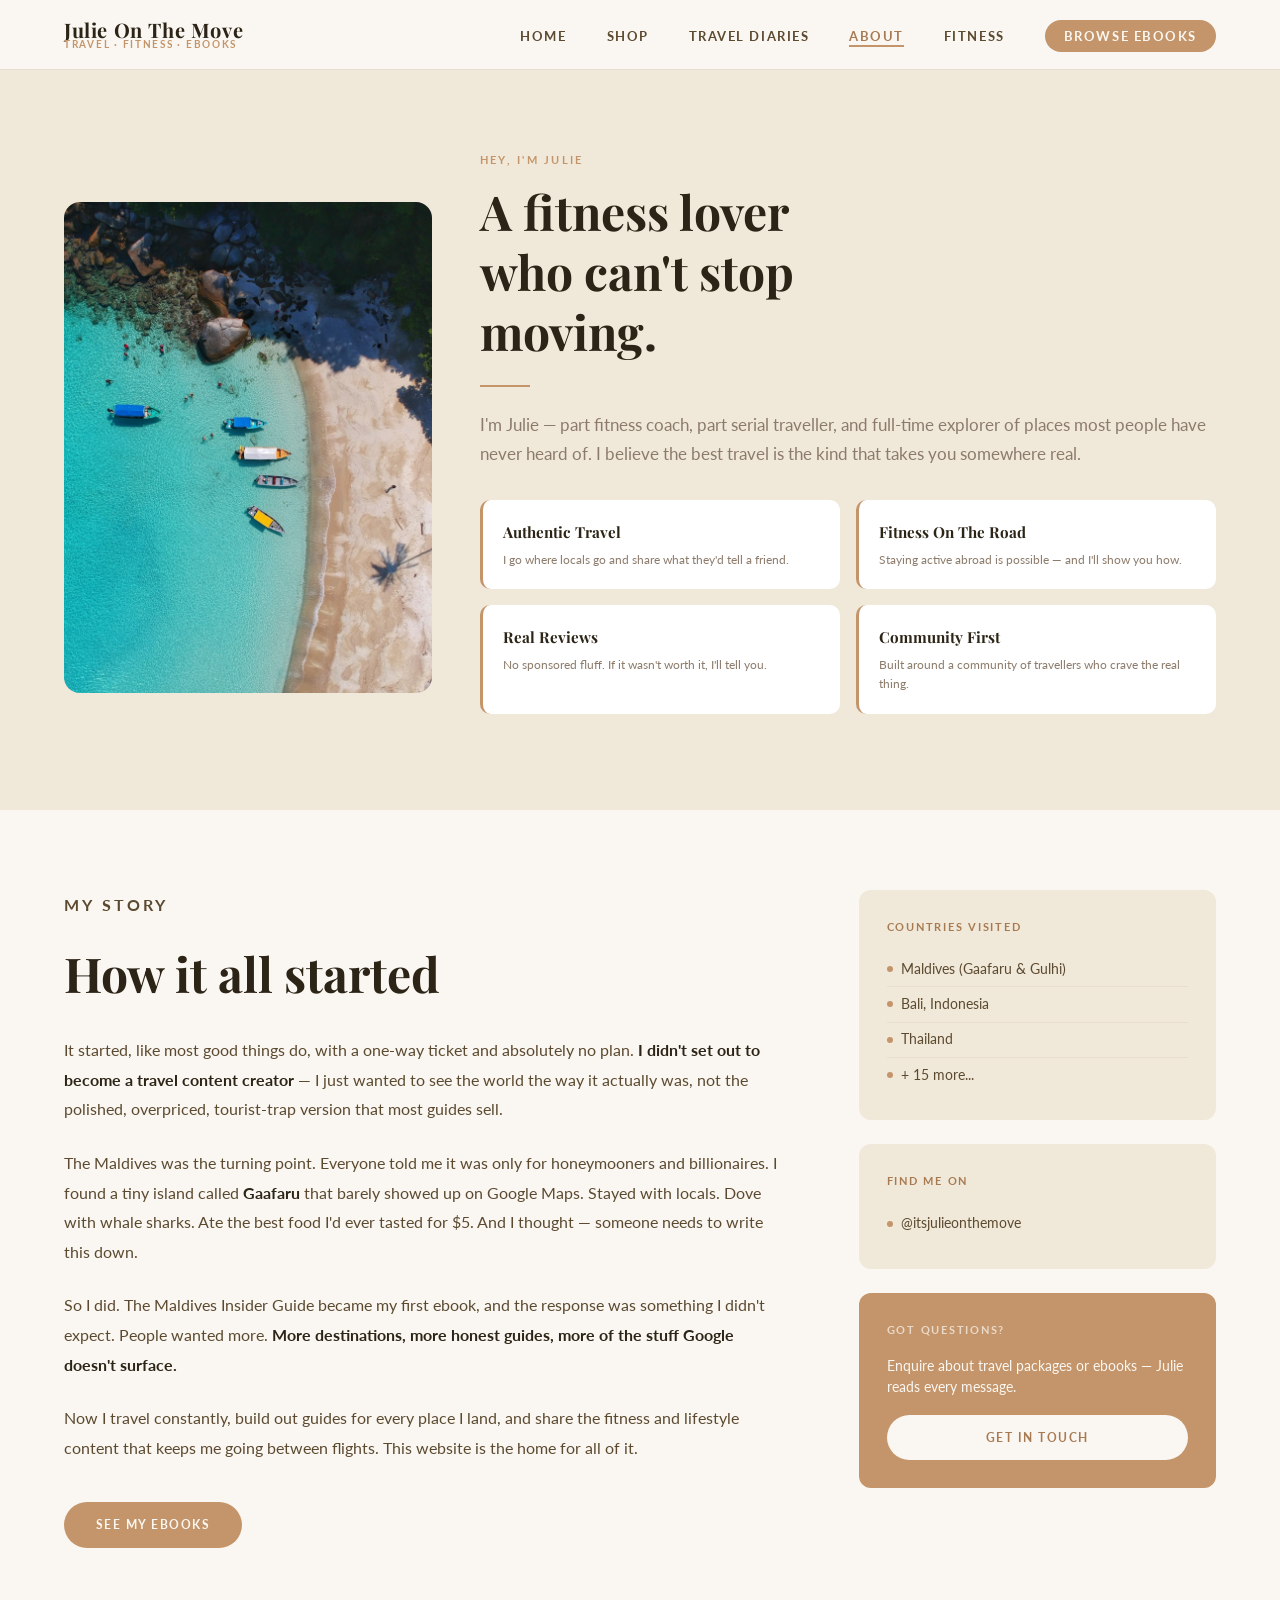
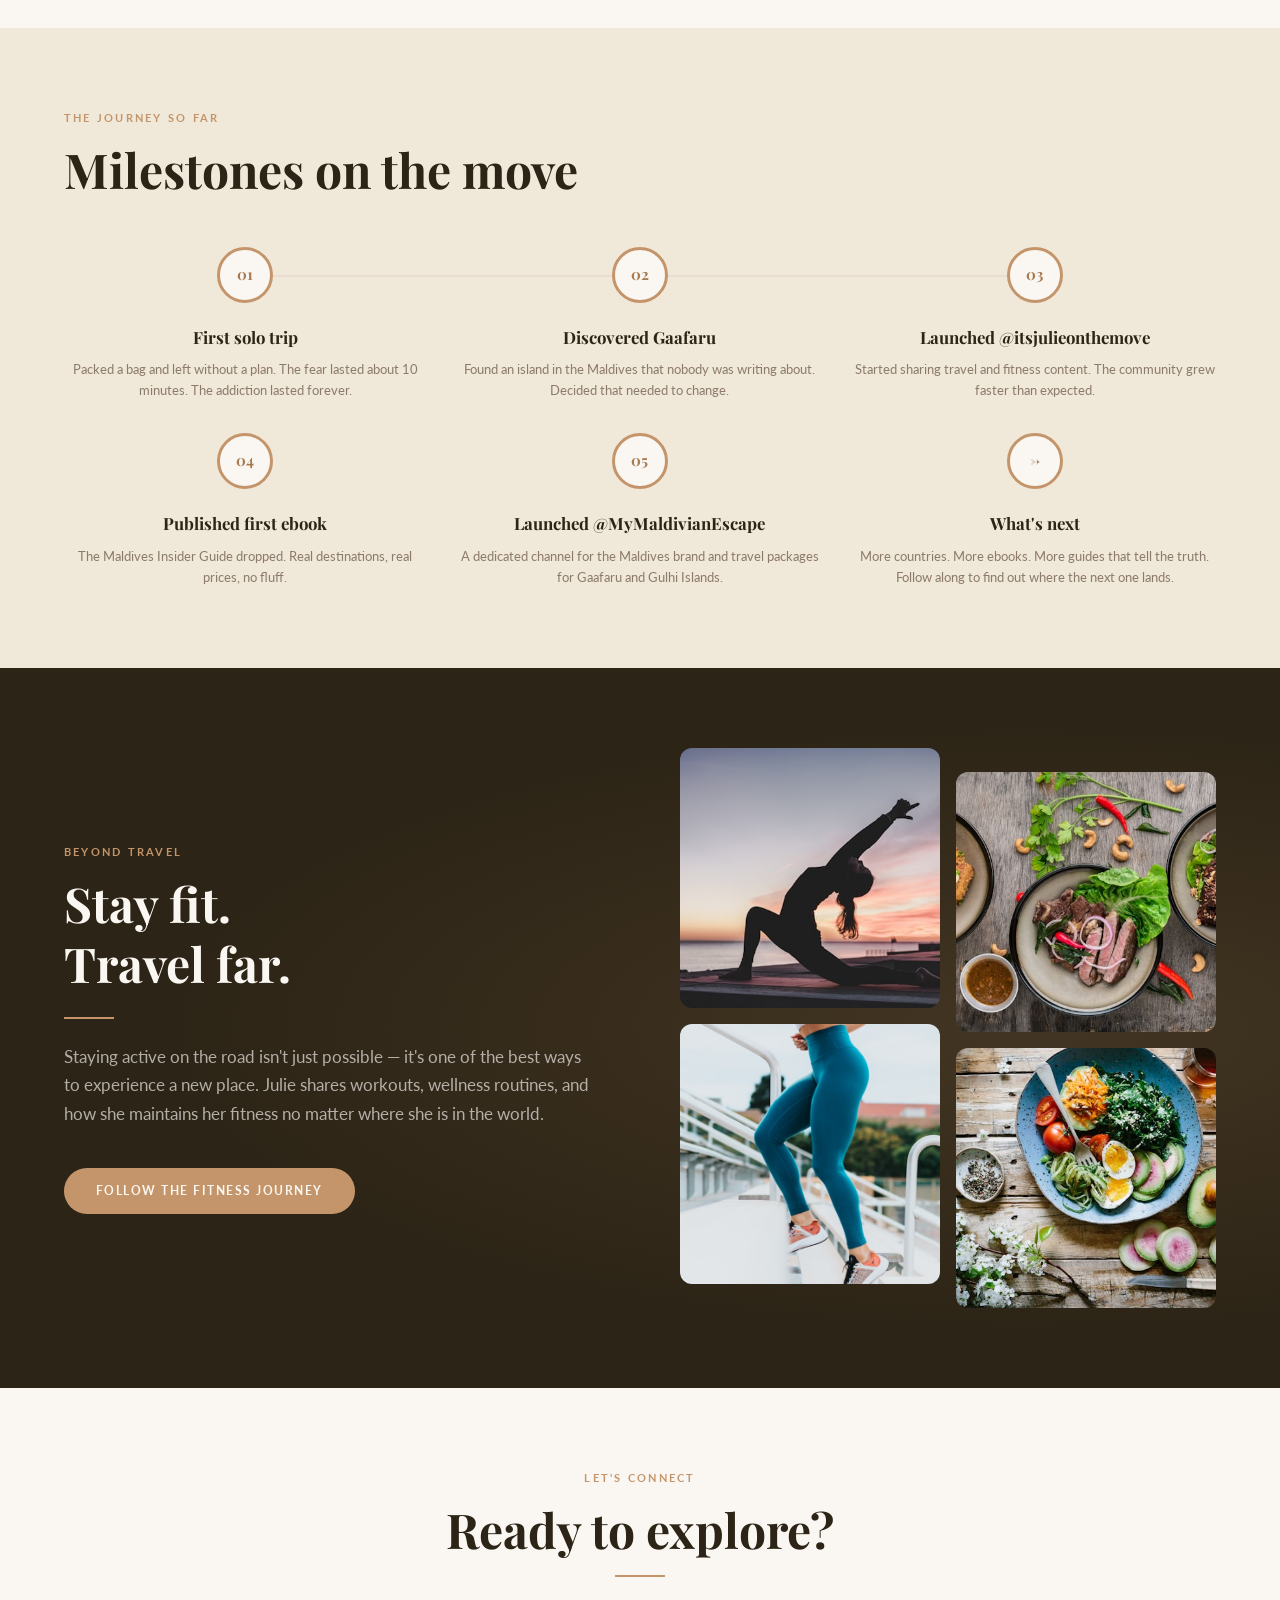
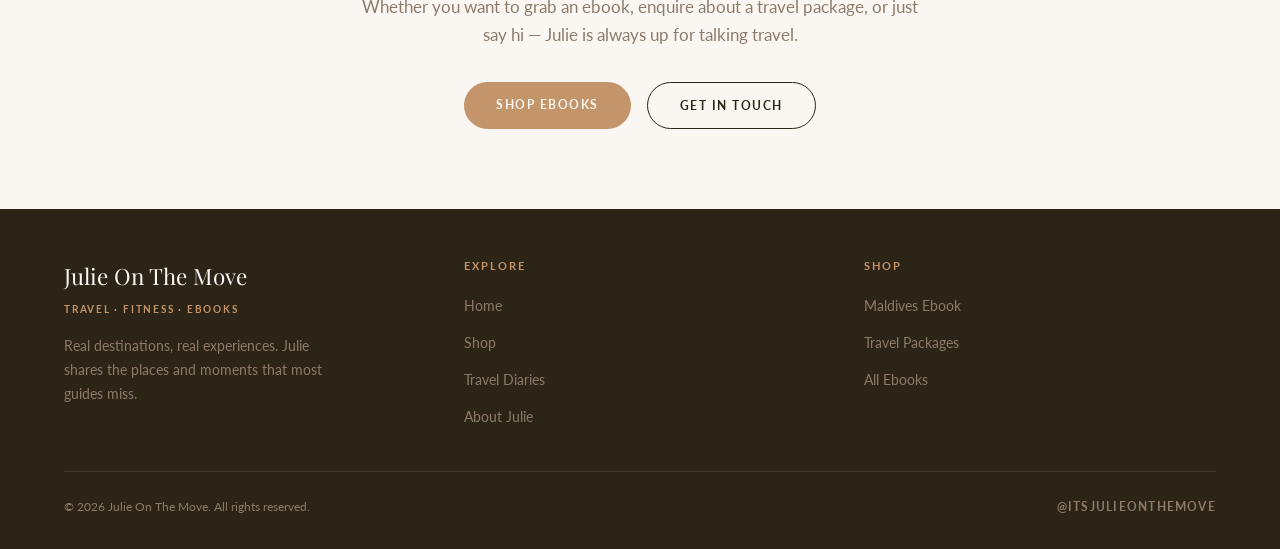
==== commit 29ed0fa2: "Update destinations, fitness photos, remove @MyMaldivianEscape - Added 11 destinations: Japan, Okina" ====
--- a/about.html
+++ b/about.html
@@ -340,7 +340,6 @@
             <h4>Find Me On</h4>
             <ul>
               <li><span class="dot"></span><a href="https://www.instagram.com/itsjulieonthemove" target="_blank">@itsjulieonthemove</a></li>
-              <li><span class="dot"></span><a href="https://www.instagram.com/MyMaldivianEscape" target="_blank">@MyMaldivianEscape</a></li>
             </ul>
           </div>
           <div class="sidebar-card" style="background:var(--sand); color:var(--warm-white);">
@@ -399,16 +398,16 @@
       <div class="fitness-inner">
         <div class="fitness-text">
           <p class="section-label">Beyond Travel</p>
-          <h2 class="section-title">Fitness is the<br/>through line.</h2>
+          <h2 class="section-title">Stay fit.<br/>Travel far.</h2>
           <div class="divider"></div>
           <p class="section-subtitle">Staying active on the road isn't just possible — it's one of the best ways to experience a new place. Julie shares workouts, wellness routines, and how she maintains her fitness no matter where she is in the world.</p>
           <a href="https://www.instagram.com/itsjulieonthemove" target="_blank" class="btn btn-primary" style="margin-top:0.5rem;">Follow the Fitness Journey</a>
         </div>
         <div class="fitness-img">
-          <div class="fitness-img-item" style="background:url('images/dest-beach.jpg') center/cover;"></div>
-          <div class="fitness-img-item" style="background:url('images/hero.jpg') center/cover;"></div>
-          <div class="fitness-img-item" style="background:url('images/dest-jungle.jpg') center/cover;"></div>
-          <div class="fitness-img-item" style="background:url('images/dest-sunset.jpg') center/cover;"></div>
+          <div class="fitness-img-item" style="background:url('images/fitness-yoga.jpg') center/cover;"></div>
+          <div class="fitness-img-item" style="background:url('images/fitness-food.jpg') center/cover;"></div>
+          <div class="fitness-img-item" style="background:url('images/fitness-run.jpg') center/cover;"></div>
+          <div class="fitness-img-item" style="background:url('images/fitness-food2.jpg') center/cover;"></div>
         </div>
       </div>
     </section>
@@ -459,7 +458,6 @@
       <p>© 2026 Julie On The Move. All rights reserved.</p>
       <div class="social-links">
         <a href="https://www.instagram.com/itsjulieonthemove" target="_blank">@itsjulieonthemove</a>
-        <a href="https://www.instagram.com/MyMaldivianEscape" target="_blank">@MyMaldivianEscape</a>
       </div>
     </div>
   </footer>
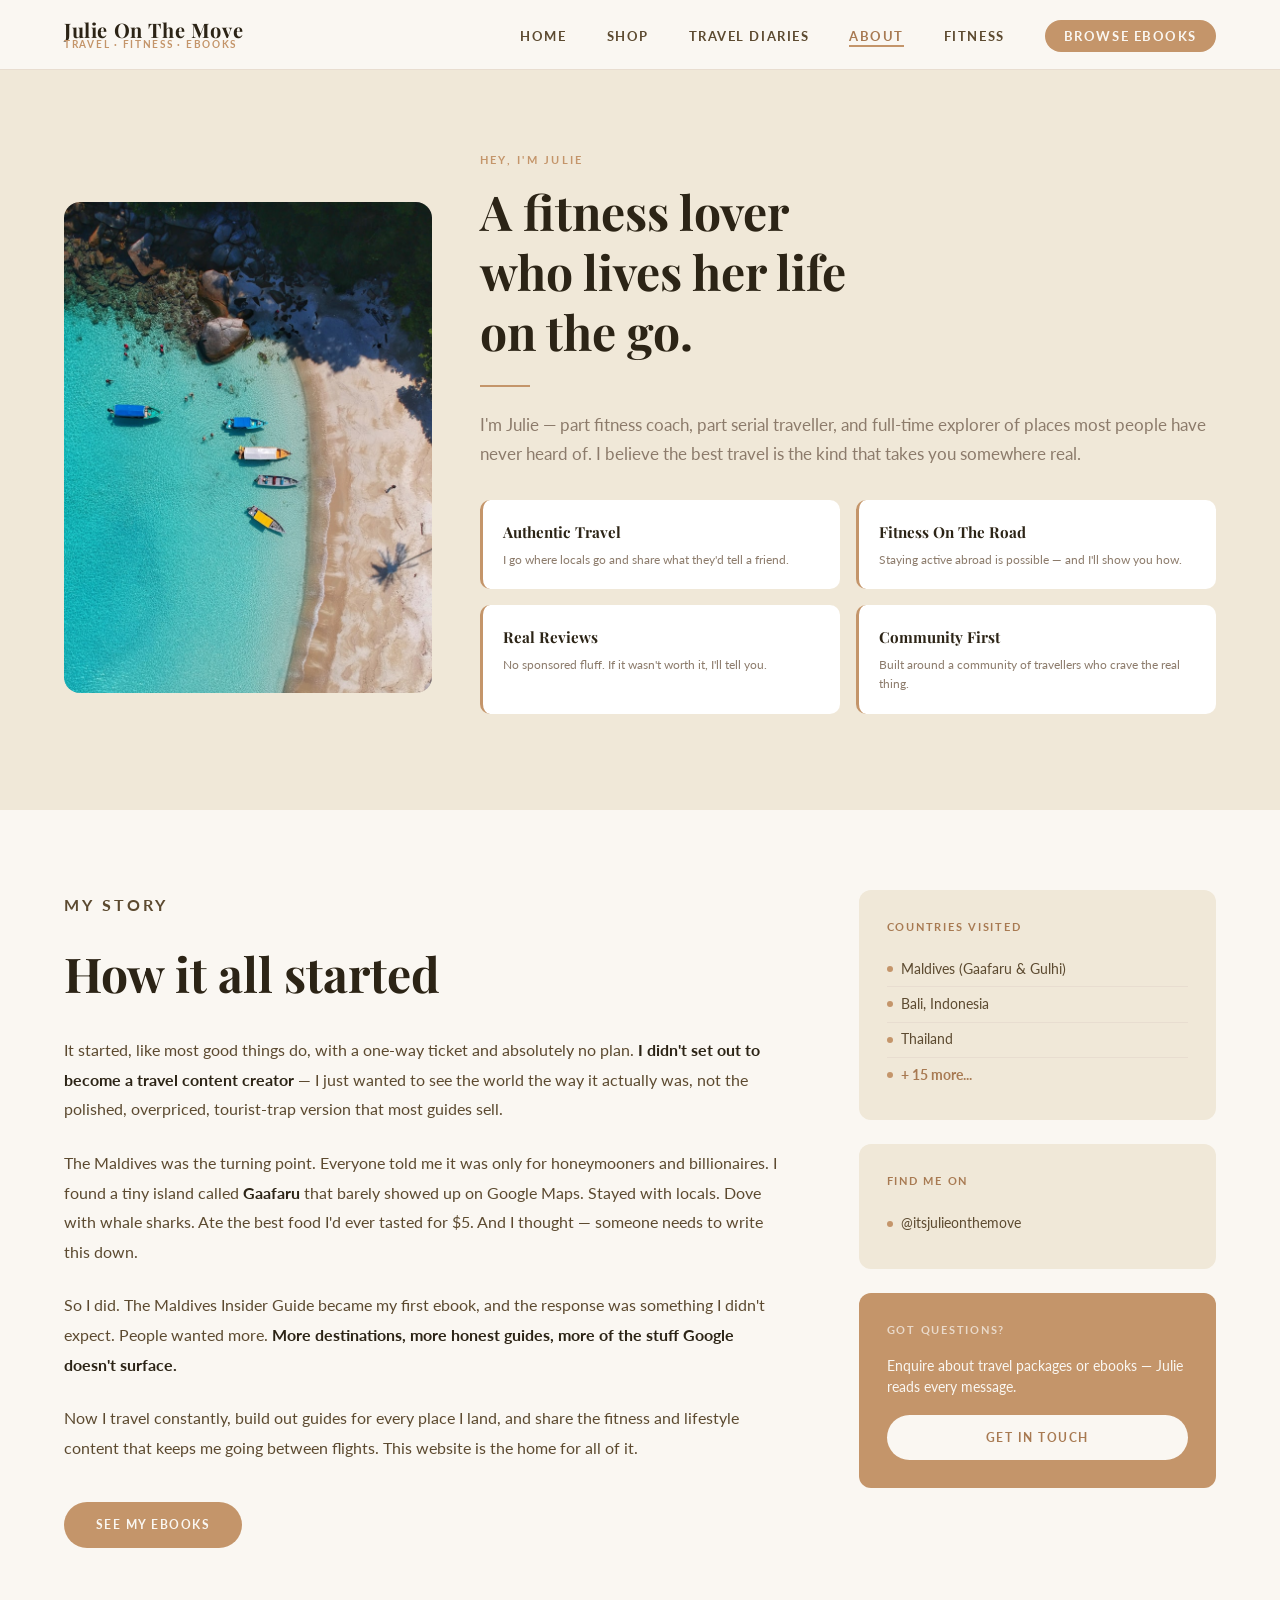
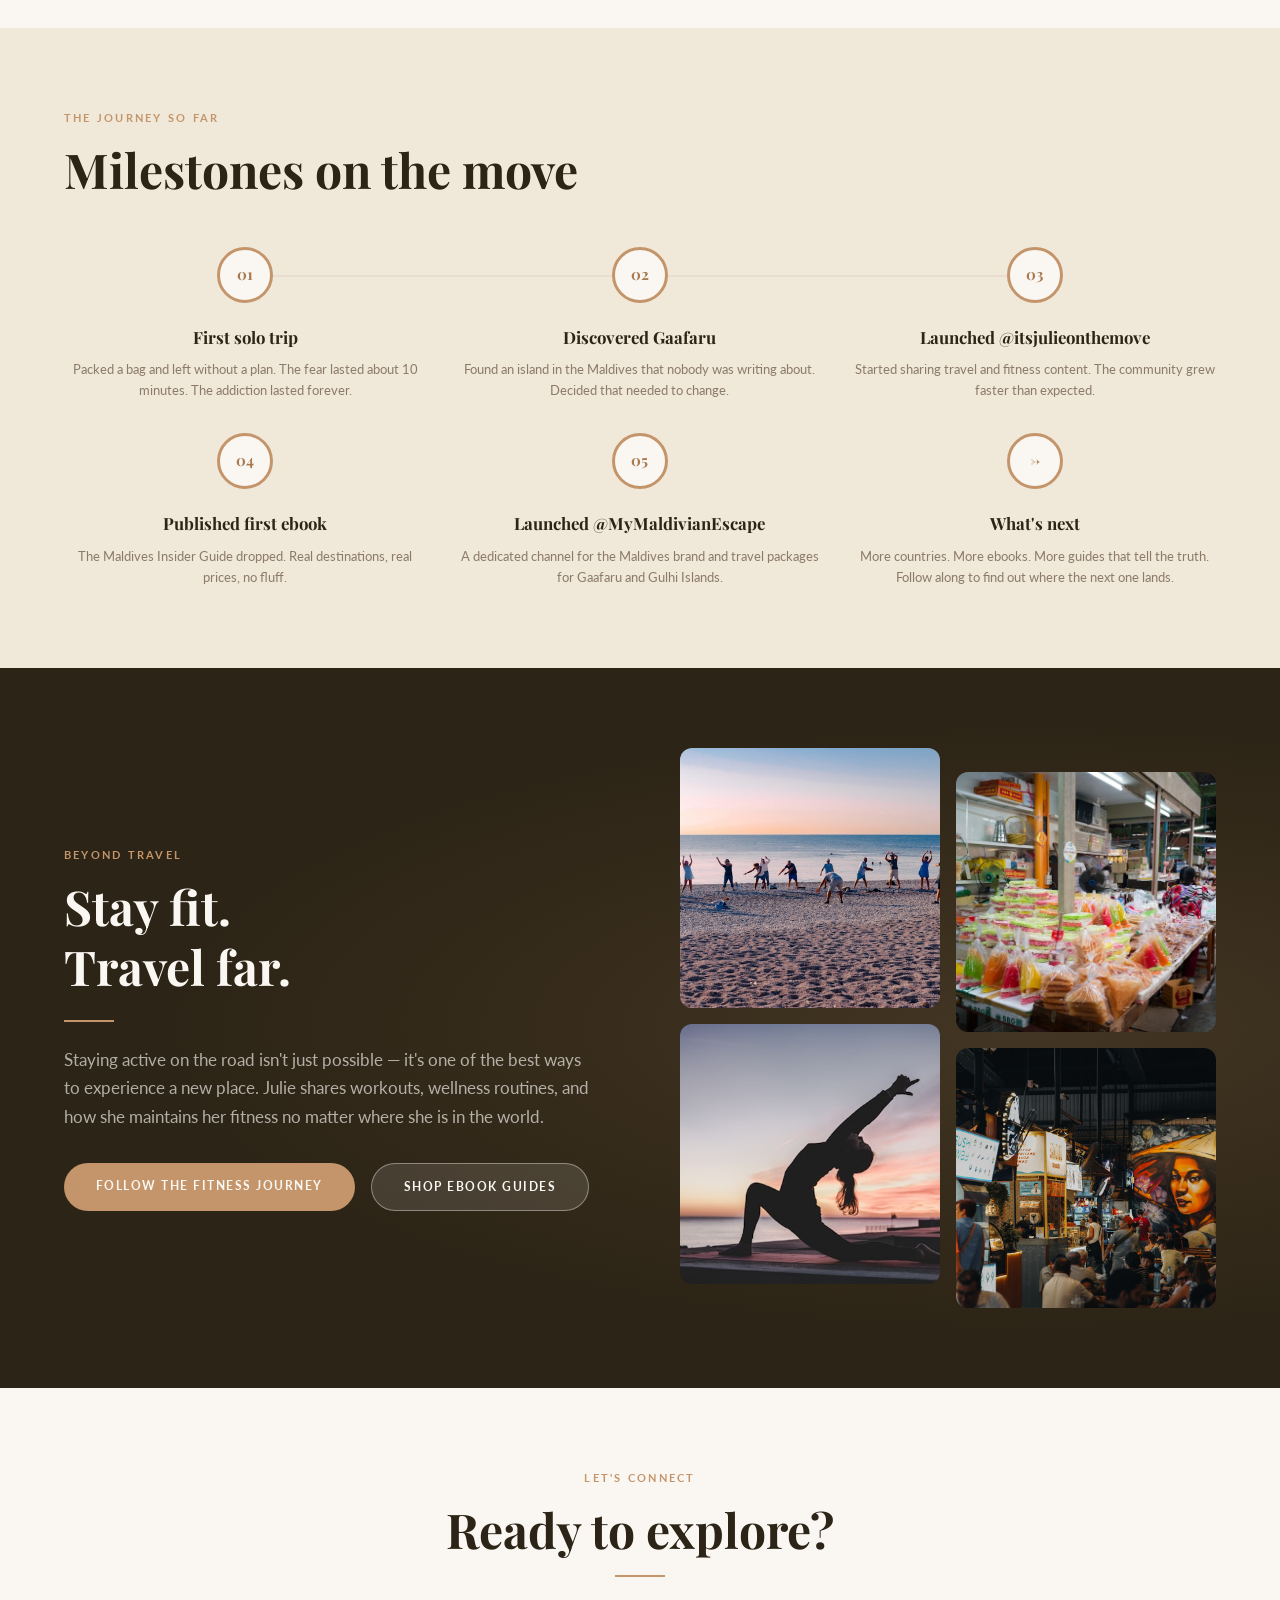
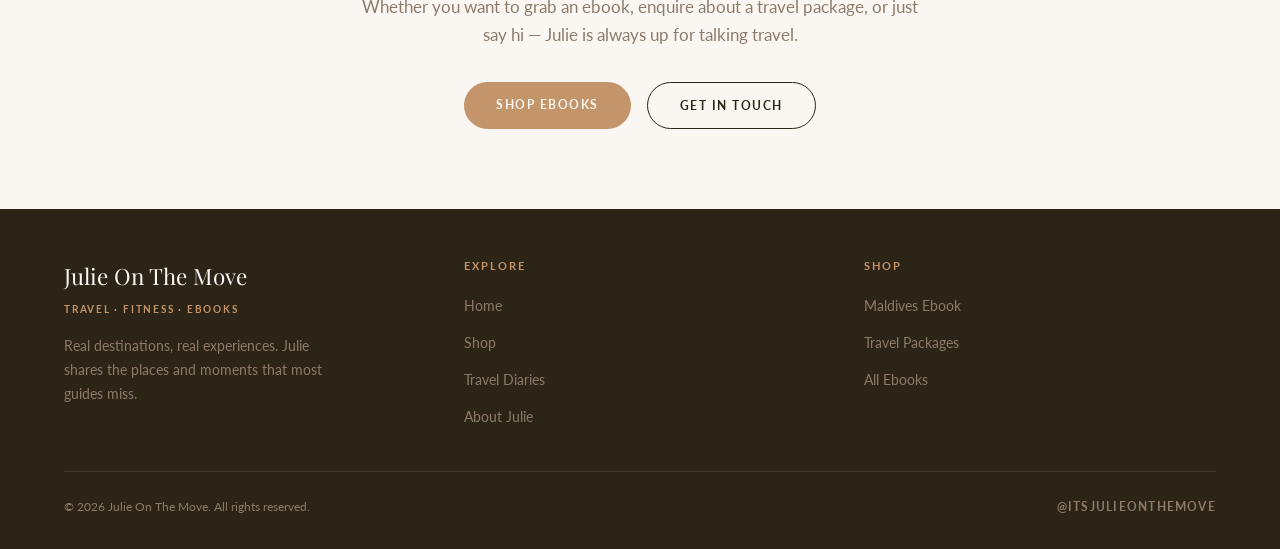
==== commit 92799fcf: "Update fitness photos, pricing, text, and interactive features - Add beach workout photo to Fitness " ====
--- a/about.html
+++ b/about.html
@@ -289,7 +289,7 @@
         </div>
         <div>
           <p class="section-label">Hey, I'm Julie</p>
-          <h1 class="section-title">A fitness lover<br/>who can't stop<br/>moving.</h1>
+          <h1 class="section-title">A fitness lover<br/>who lives her life<br/>on the go.</h1>
           <div class="divider"></div>
           <p class="section-subtitle" style="max-width:100%;">I'm Julie — part fitness coach, part serial traveller, and full-time explorer of places most people have never heard of. I believe the best travel is the kind that takes you somewhere real.</p>
           <div class="values-row">
@@ -333,7 +333,24 @@
               <li><span class="dot"></span>Maldives (Gaafaru & Gulhi)</li>
               <li><span class="dot"></span>Bali, Indonesia</li>
               <li><span class="dot"></span>Thailand</li>
-              <li><span class="dot"></span>+ 15 more...</li>
+              <li id="moreCountriesToggle" style="cursor:pointer; color:var(--sand-dark); font-weight:700;" onclick="document.getElementById('moreCountries').style.display='block'; this.style.display='none';"><span class="dot"></span>+ 15 more...</li>
+            </ul>
+            <ul id="moreCountries" style="display:none;">
+              <li><span class="dot"></span>Japan (Tokyo & Okinawa)</li>
+              <li><span class="dot"></span>Philippines</li>
+              <li><span class="dot"></span>Australia</li>
+              <li><span class="dot"></span>Fiji</li>
+              <li><span class="dot"></span>Colombia (Medellín & Cartagena)</li>
+              <li><span class="dot"></span>Sri Lanka</li>
+              <li><span class="dot"></span>Malaysia</li>
+              <li><span class="dot"></span>Singapore</li>
+              <li><span class="dot"></span>Vietnam</li>
+              <li><span class="dot"></span>Cambodia</li>
+              <li><span class="dot"></span>Morocco</li>
+              <li><span class="dot"></span>Turkey</li>
+              <li><span class="dot"></span>Greece</li>
+              <li><span class="dot"></span>Spain</li>
+              <li><span class="dot"></span>United Arab Emirates</li>
             </ul>
           </div>
           <div class="sidebar-card">
@@ -401,13 +418,16 @@
           <h2 class="section-title">Stay fit.<br/>Travel far.</h2>
           <div class="divider"></div>
           <p class="section-subtitle">Staying active on the road isn't just possible — it's one of the best ways to experience a new place. Julie shares workouts, wellness routines, and how she maintains her fitness no matter where she is in the world.</p>
-          <a href="https://www.instagram.com/itsjulieonthemove" target="_blank" class="btn btn-primary" style="margin-top:0.5rem;">Follow the Fitness Journey</a>
+          <div style="display:flex; gap:1rem; flex-wrap:wrap; margin-top:0.5rem;">
+            <a href="https://www.instagram.com/itsjulieonthemove" target="_blank" class="btn btn-primary">Follow the Fitness Journey</a>
+            <a href="shop.html#section-ebooks" class="btn" style="background:rgba(250,247,242,0.12); color:var(--warm-white); border:1.5px solid rgba(250,247,242,0.4);">Shop Ebook Guides</a>
+          </div>
         </div>
         <div class="fitness-img">
+          <div class="fitness-img-item" style="background:url('images/fitness-travel.jpg') center/cover;"></div>
+          <div class="fitness-img-item" style="background:url('images/fitness-food3.jpg') center/cover;"></div>
           <div class="fitness-img-item" style="background:url('images/fitness-yoga.jpg') center/cover;"></div>
-          <div class="fitness-img-item" style="background:url('images/fitness-food.jpg') center/cover;"></div>
-          <div class="fitness-img-item" style="background:url('images/fitness-run.jpg') center/cover;"></div>
-          <div class="fitness-img-item" style="background:url('images/fitness-food2.jpg') center/cover;"></div>
+          <div class="fitness-img-item" style="background:url('images/fitness-food4.jpg') center/cover;"></div>
         </div>
       </div>
     </section>
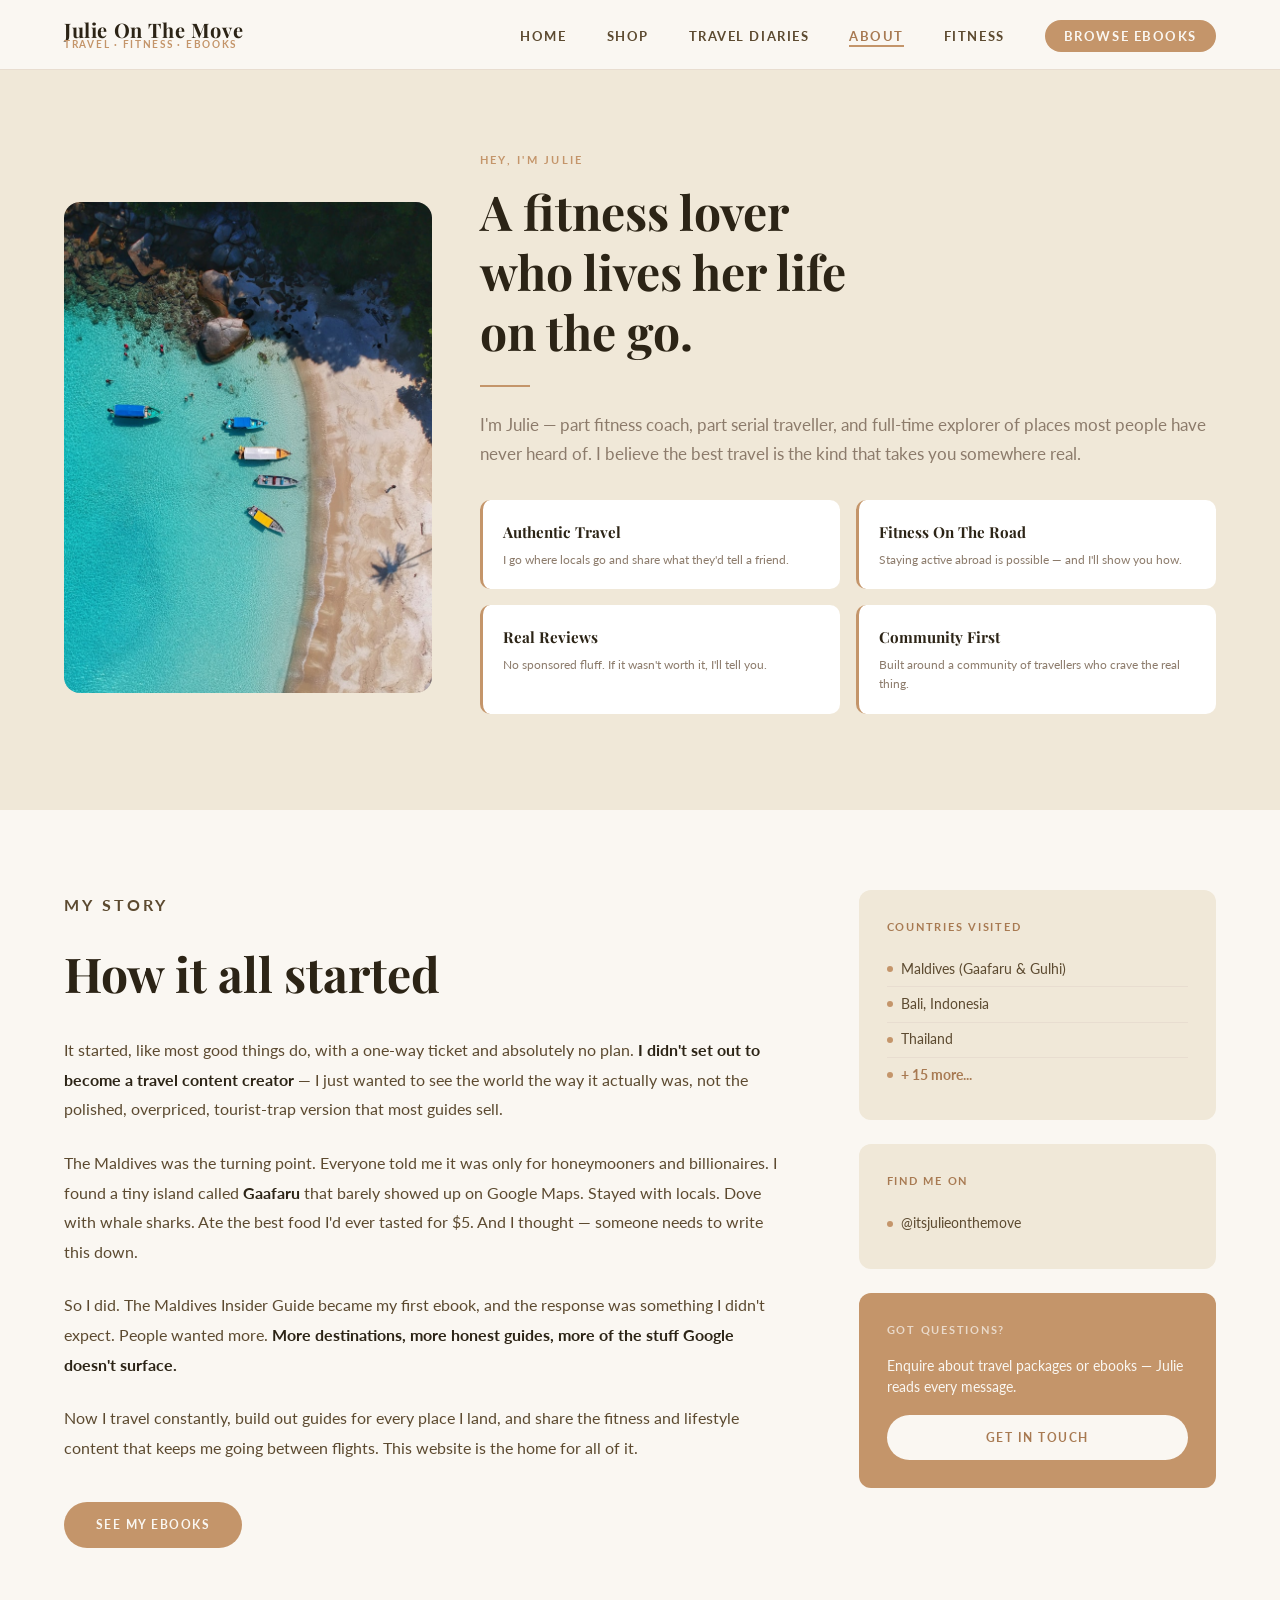
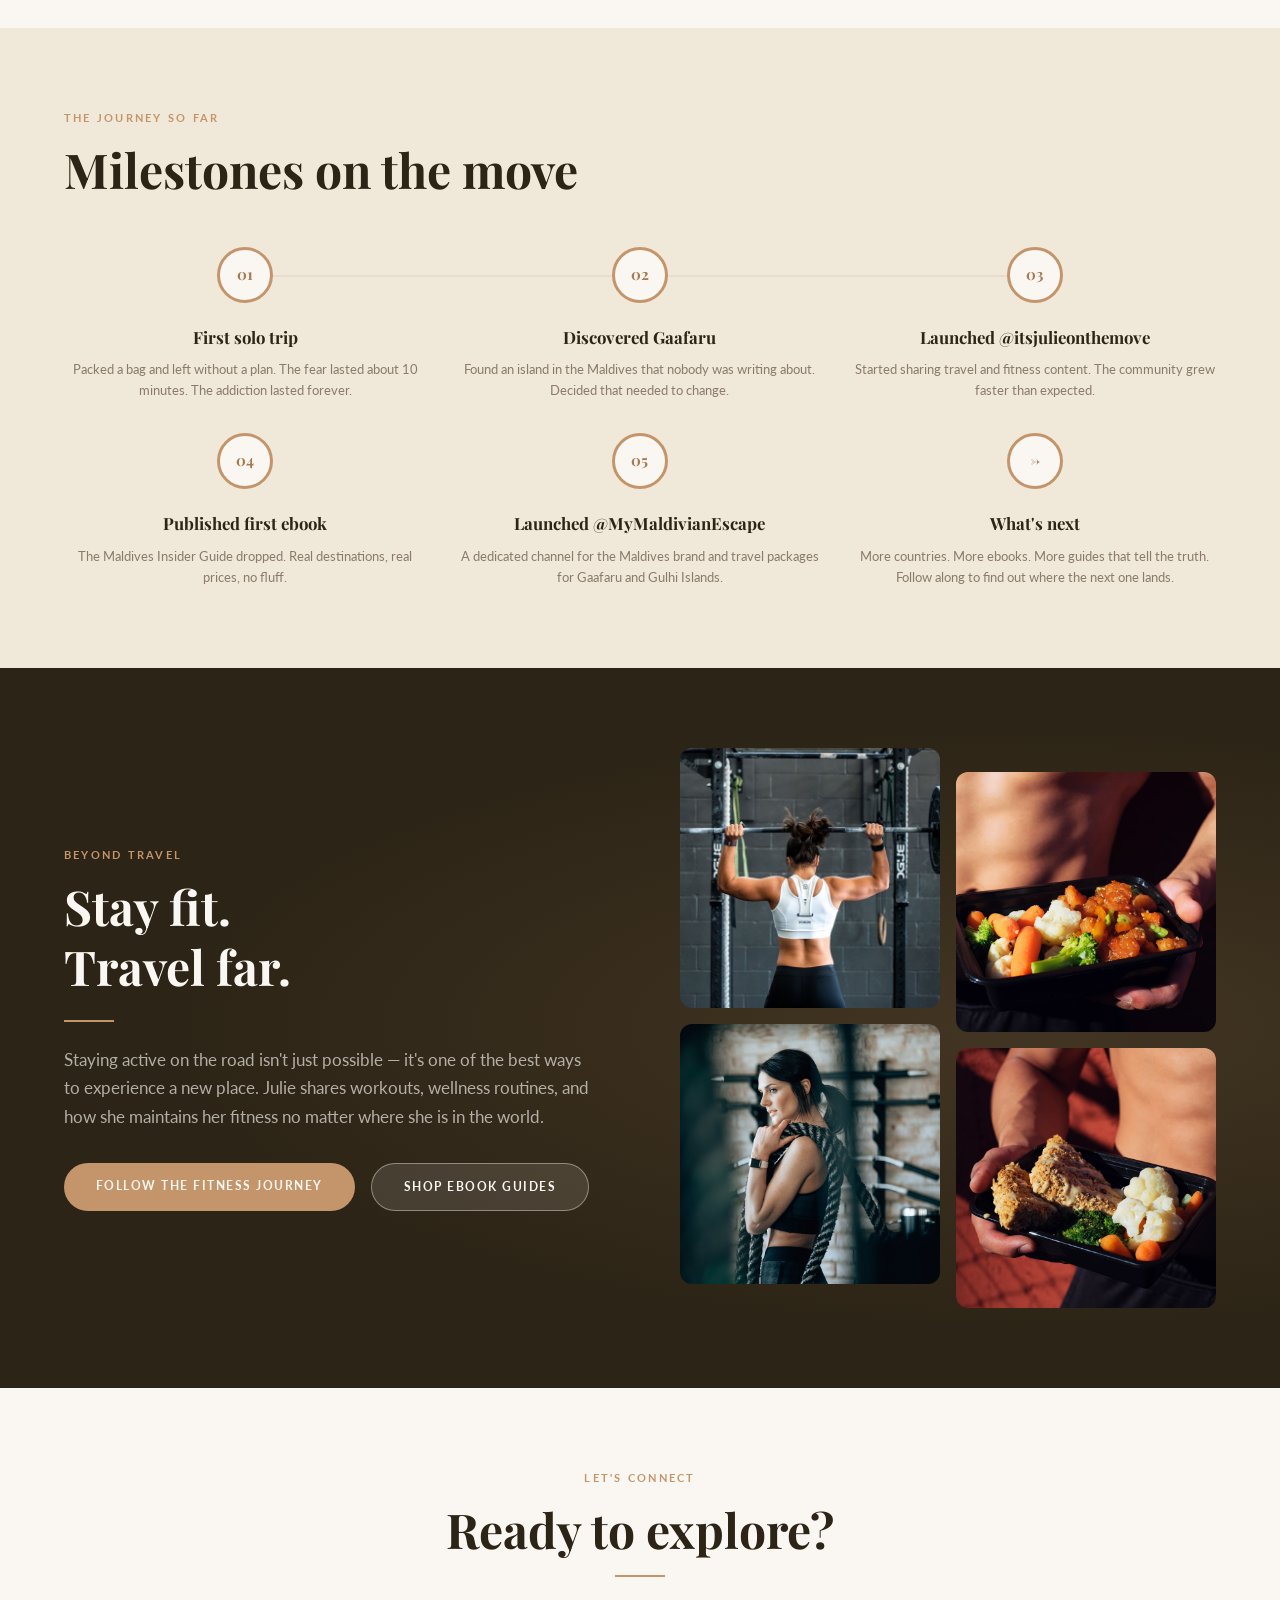
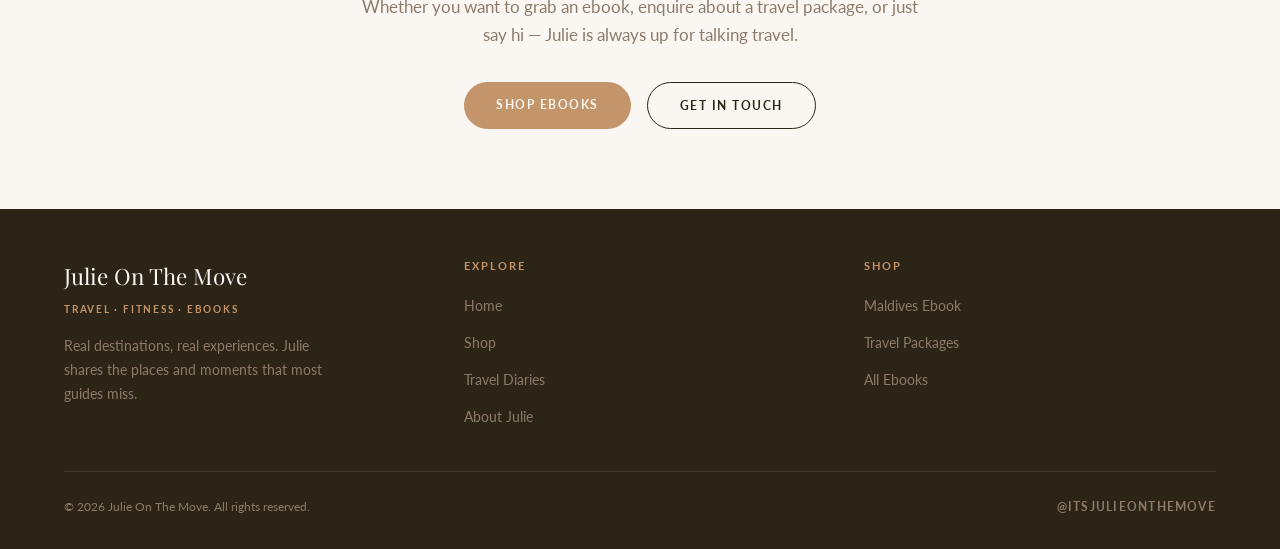
==== commit f5d1fee1: "Update package text, fitness photos, Okinawa image, and Beyond Travel section - Remove Gulhi/Gaafaru" ====
--- a/about.html
+++ b/about.html
@@ -424,10 +424,10 @@
           </div>
         </div>
         <div class="fitness-img">
-          <div class="fitness-img-item" style="background:url('images/fitness-travel.jpg') center/cover;"></div>
-          <div class="fitness-img-item" style="background:url('images/fitness-food3.jpg') center/cover;"></div>
-          <div class="fitness-img-item" style="background:url('images/fitness-yoga.jpg') center/cover;"></div>
-          <div class="fitness-img-item" style="background:url('images/fitness-food4.jpg') center/cover;"></div>
+          <div class="fitness-img-item" style="background:url('images/fitness-weights.jpg') center/cover;"></div>
+          <div class="fitness-img-item" style="background:url('images/fitness-mealprep.jpg') center/cover;"></div>
+          <div class="fitness-img-item" style="background:url('images/fitness-ropes.jpg') center/cover;"></div>
+          <div class="fitness-img-item" style="background:url('images/fitness-mealprep2.jpg') center/cover;"></div>
         </div>
       </div>
     </section>
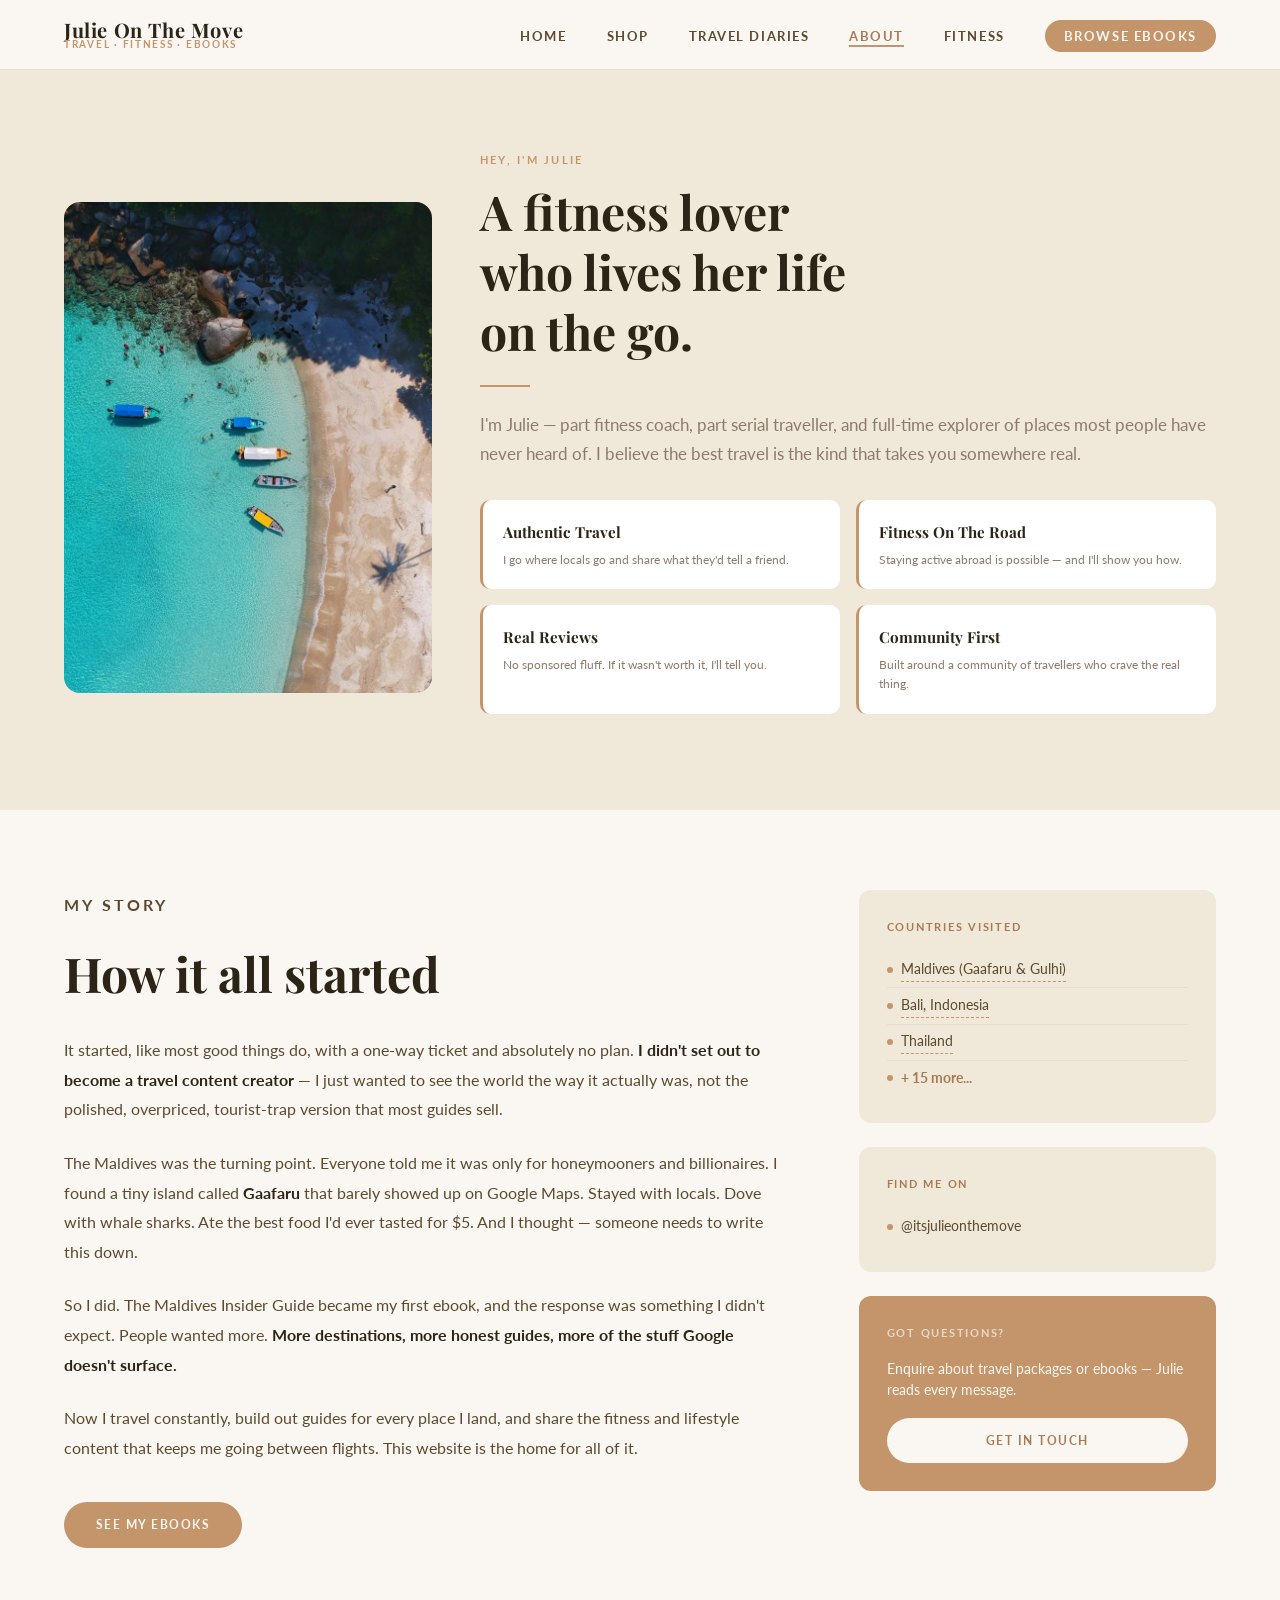
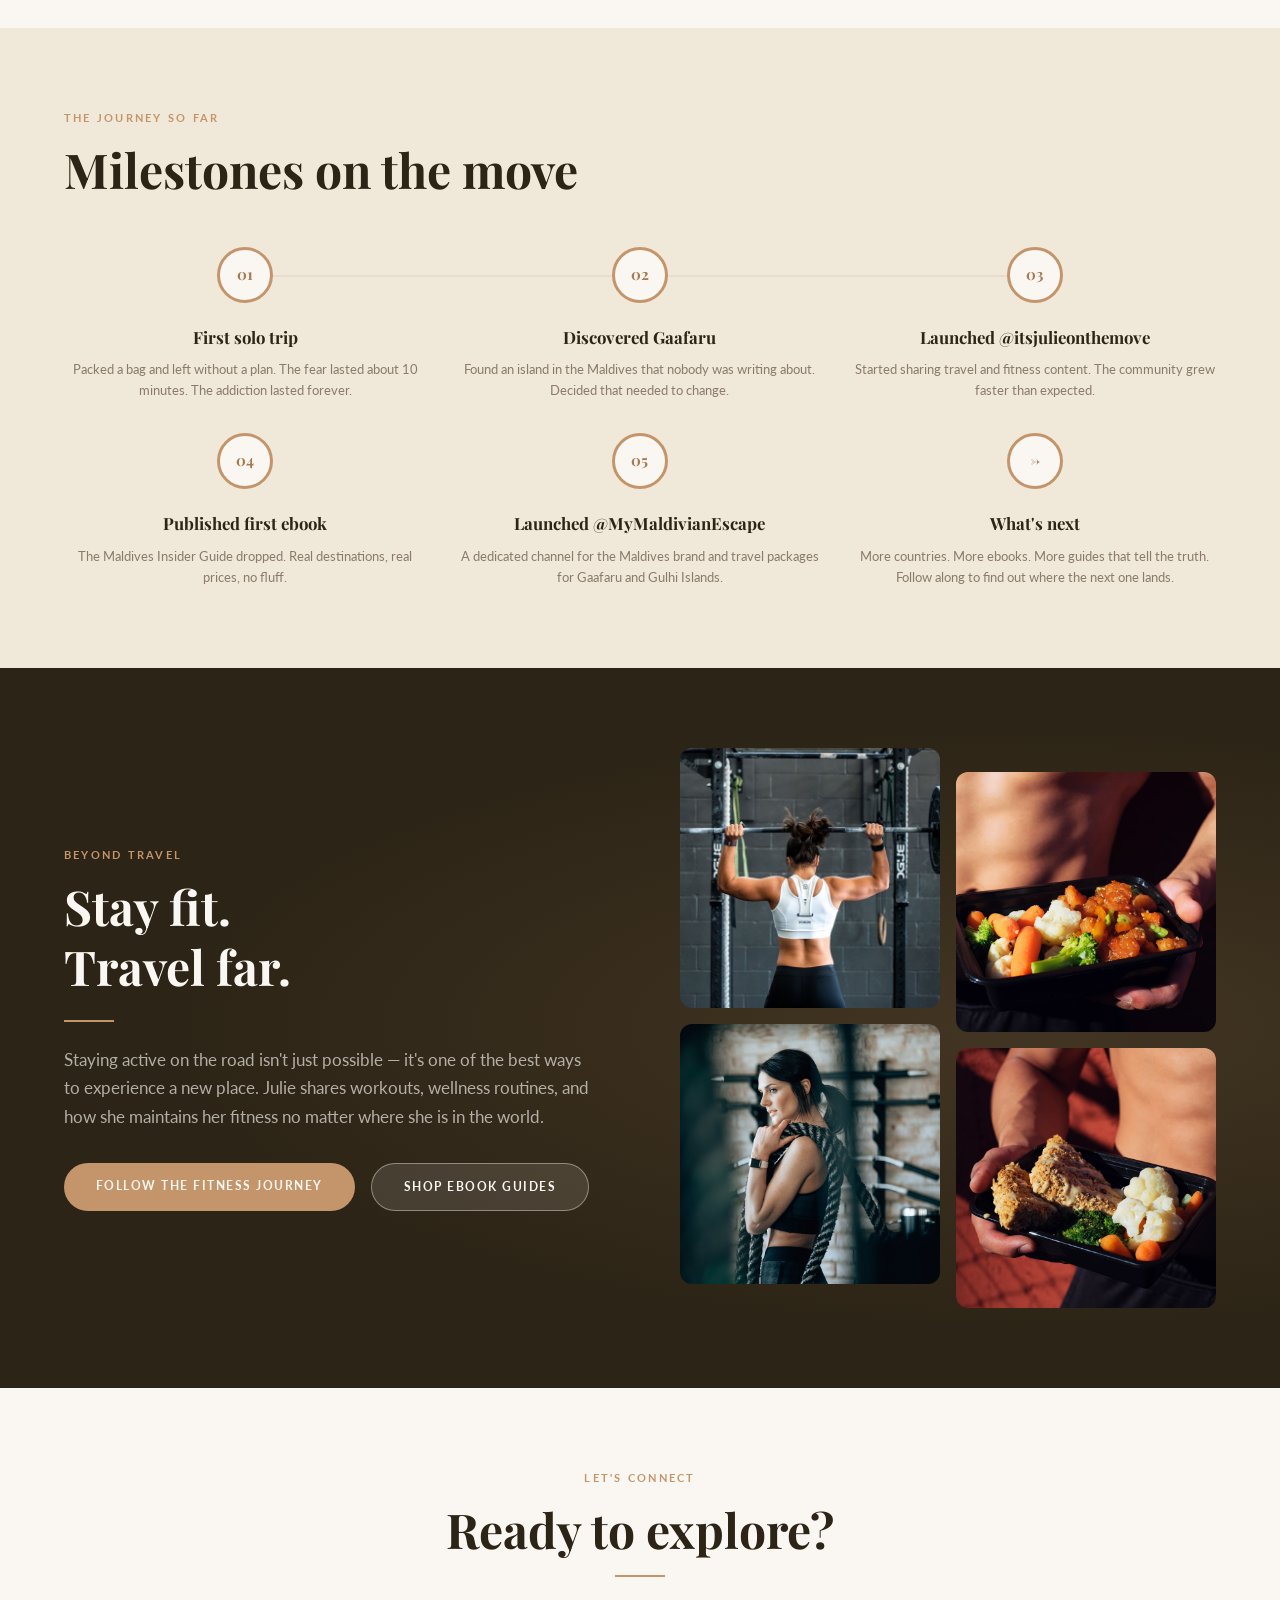
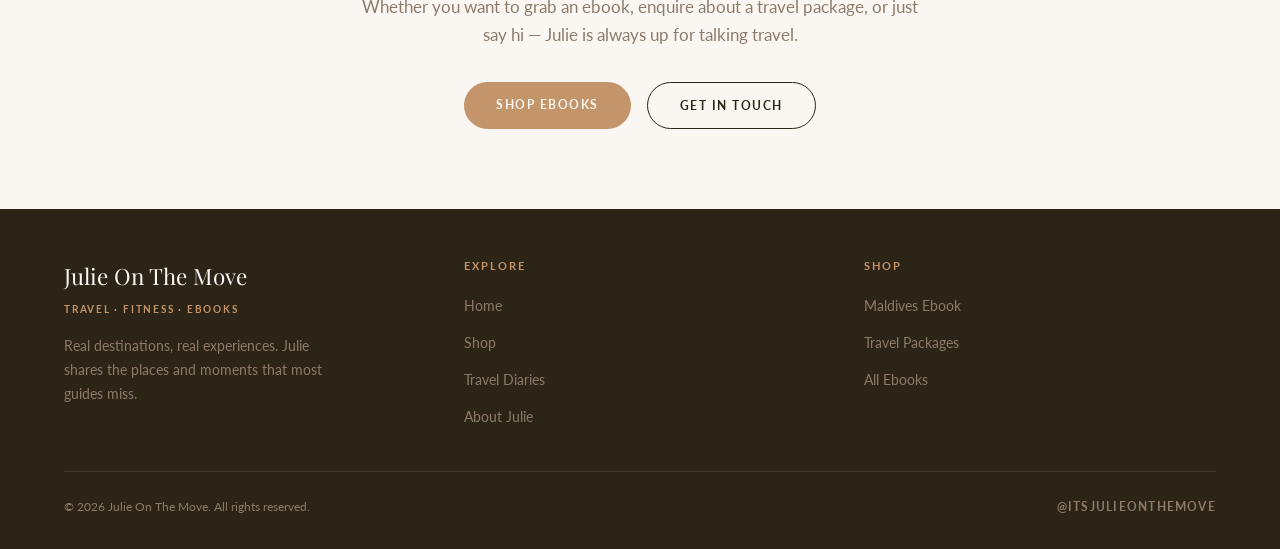
==== commit ba17ee30: "Make countries clickable links to ebooks, update fitness shop photo - Every country in the "Countrie" ====
--- a/about.html
+++ b/about.html
@@ -330,27 +330,27 @@
           <div class="sidebar-card">
             <h4>Countries Visited</h4>
             <ul>
-              <li><span class="dot"></span>Maldives (Gaafaru & Gulhi)</li>
-              <li><span class="dot"></span>Bali, Indonesia</li>
-              <li><span class="dot"></span>Thailand</li>
+              <li><span class="dot"></span><a href="shop.html#section-ebooks" style="color:inherit; text-decoration:none; border-bottom:1px dashed var(--sand);">Maldives (Gaafaru & Gulhi)</a></li>
+              <li><span class="dot"></span><a href="shop.html#section-ebooks" style="color:inherit; text-decoration:none; border-bottom:1px dashed var(--sand);">Bali, Indonesia</a></li>
+              <li><span class="dot"></span><a href="shop.html#section-ebooks" style="color:inherit; text-decoration:none; border-bottom:1px dashed var(--sand);">Thailand</a></li>
               <li id="moreCountriesToggle" style="cursor:pointer; color:var(--sand-dark); font-weight:700;" onclick="document.getElementById('moreCountries').style.display='block'; this.style.display='none';"><span class="dot"></span>+ 15 more...</li>
             </ul>
             <ul id="moreCountries" style="display:none;">
-              <li><span class="dot"></span>Japan (Tokyo & Okinawa)</li>
-              <li><span class="dot"></span>Philippines</li>
-              <li><span class="dot"></span>Australia</li>
-              <li><span class="dot"></span>Fiji</li>
-              <li><span class="dot"></span>Colombia (Medellín & Cartagena)</li>
-              <li><span class="dot"></span>Sri Lanka</li>
-              <li><span class="dot"></span>Malaysia</li>
-              <li><span class="dot"></span>Singapore</li>
-              <li><span class="dot"></span>Vietnam</li>
-              <li><span class="dot"></span>Cambodia</li>
-              <li><span class="dot"></span>Morocco</li>
-              <li><span class="dot"></span>Turkey</li>
-              <li><span class="dot"></span>Greece</li>
-              <li><span class="dot"></span>Spain</li>
-              <li><span class="dot"></span>United Arab Emirates</li>
+              <li><span class="dot"></span><a href="shop.html#section-ebooks" style="color:inherit; text-decoration:none; border-bottom:1px dashed var(--sand);">Japan (Tokyo & Okinawa)</a></li>
+              <li><span class="dot"></span><a href="shop.html#section-ebooks" style="color:inherit; text-decoration:none; border-bottom:1px dashed var(--sand);">Philippines</a></li>
+              <li><span class="dot"></span><a href="shop.html#section-ebooks" style="color:inherit; text-decoration:none; border-bottom:1px dashed var(--sand);">Australia</a></li>
+              <li><span class="dot"></span><a href="shop.html#section-ebooks" style="color:inherit; text-decoration:none; border-bottom:1px dashed var(--sand);">Fiji</a></li>
+              <li><span class="dot"></span><a href="shop.html#section-ebooks" style="color:inherit; text-decoration:none; border-bottom:1px dashed var(--sand);">Colombia (Medellín & Cartagena)</a></li>
+              <li><span class="dot"></span><a href="shop.html#section-ebooks" style="color:inherit; text-decoration:none; border-bottom:1px dashed var(--sand);">Sri Lanka</a></li>
+              <li><span class="dot"></span><a href="shop.html#section-ebooks" style="color:inherit; text-decoration:none; border-bottom:1px dashed var(--sand);">Malaysia</a></li>
+              <li><span class="dot"></span><a href="shop.html#section-ebooks" style="color:inherit; text-decoration:none; border-bottom:1px dashed var(--sand);">Singapore</a></li>
+              <li><span class="dot"></span><a href="shop.html#section-ebooks" style="color:inherit; text-decoration:none; border-bottom:1px dashed var(--sand);">Vietnam</a></li>
+              <li><span class="dot"></span><a href="shop.html#section-ebooks" style="color:inherit; text-decoration:none; border-bottom:1px dashed var(--sand);">Cambodia</a></li>
+              <li><span class="dot"></span><a href="shop.html#section-ebooks" style="color:inherit; text-decoration:none; border-bottom:1px dashed var(--sand);">Morocco</a></li>
+              <li><span class="dot"></span><a href="shop.html#section-ebooks" style="color:inherit; text-decoration:none; border-bottom:1px dashed var(--sand);">Turkey</a></li>
+              <li><span class="dot"></span><a href="shop.html#section-ebooks" style="color:inherit; text-decoration:none; border-bottom:1px dashed var(--sand);">Greece</a></li>
+              <li><span class="dot"></span><a href="shop.html#section-ebooks" style="color:inherit; text-decoration:none; border-bottom:1px dashed var(--sand);">Spain</a></li>
+              <li><span class="dot"></span><a href="shop.html#section-ebooks" style="color:inherit; text-decoration:none; border-bottom:1px dashed var(--sand);">United Arab Emirates</a></li>
             </ul>
           </div>
           <div class="sidebar-card">
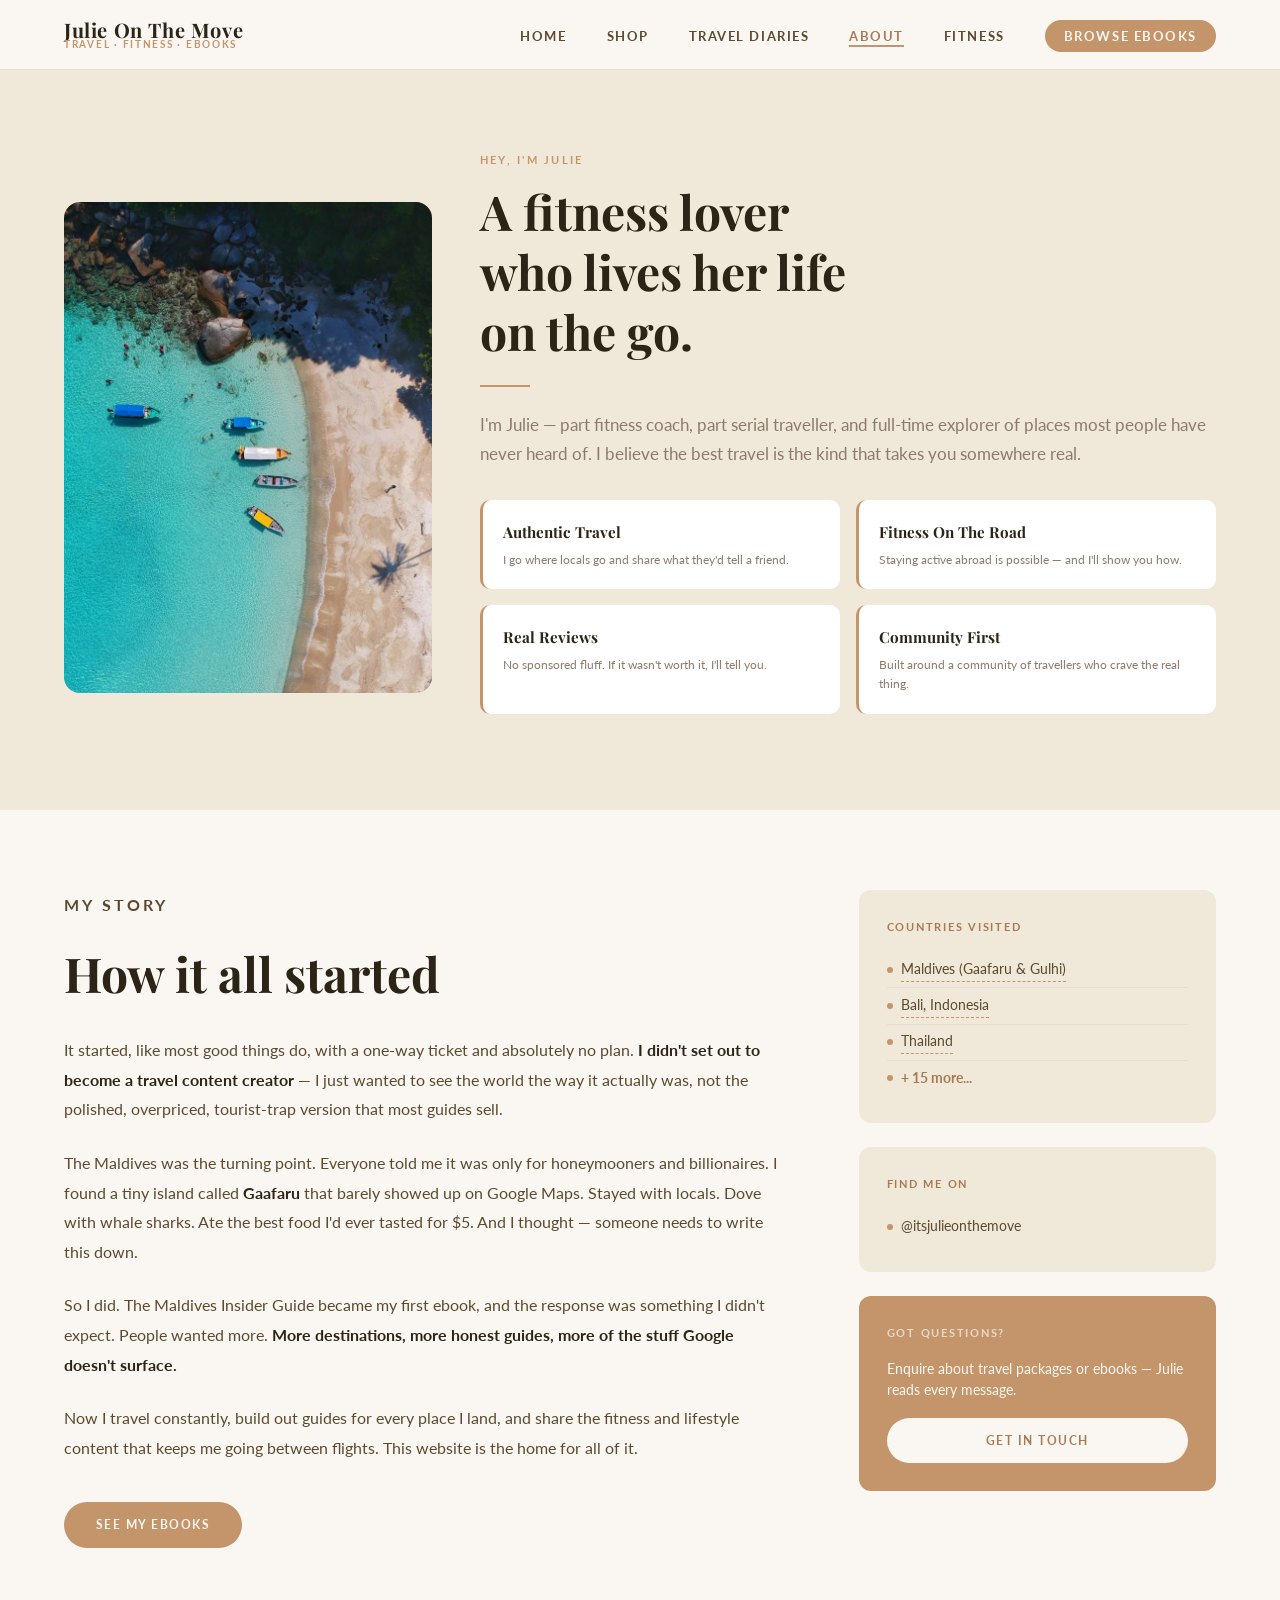
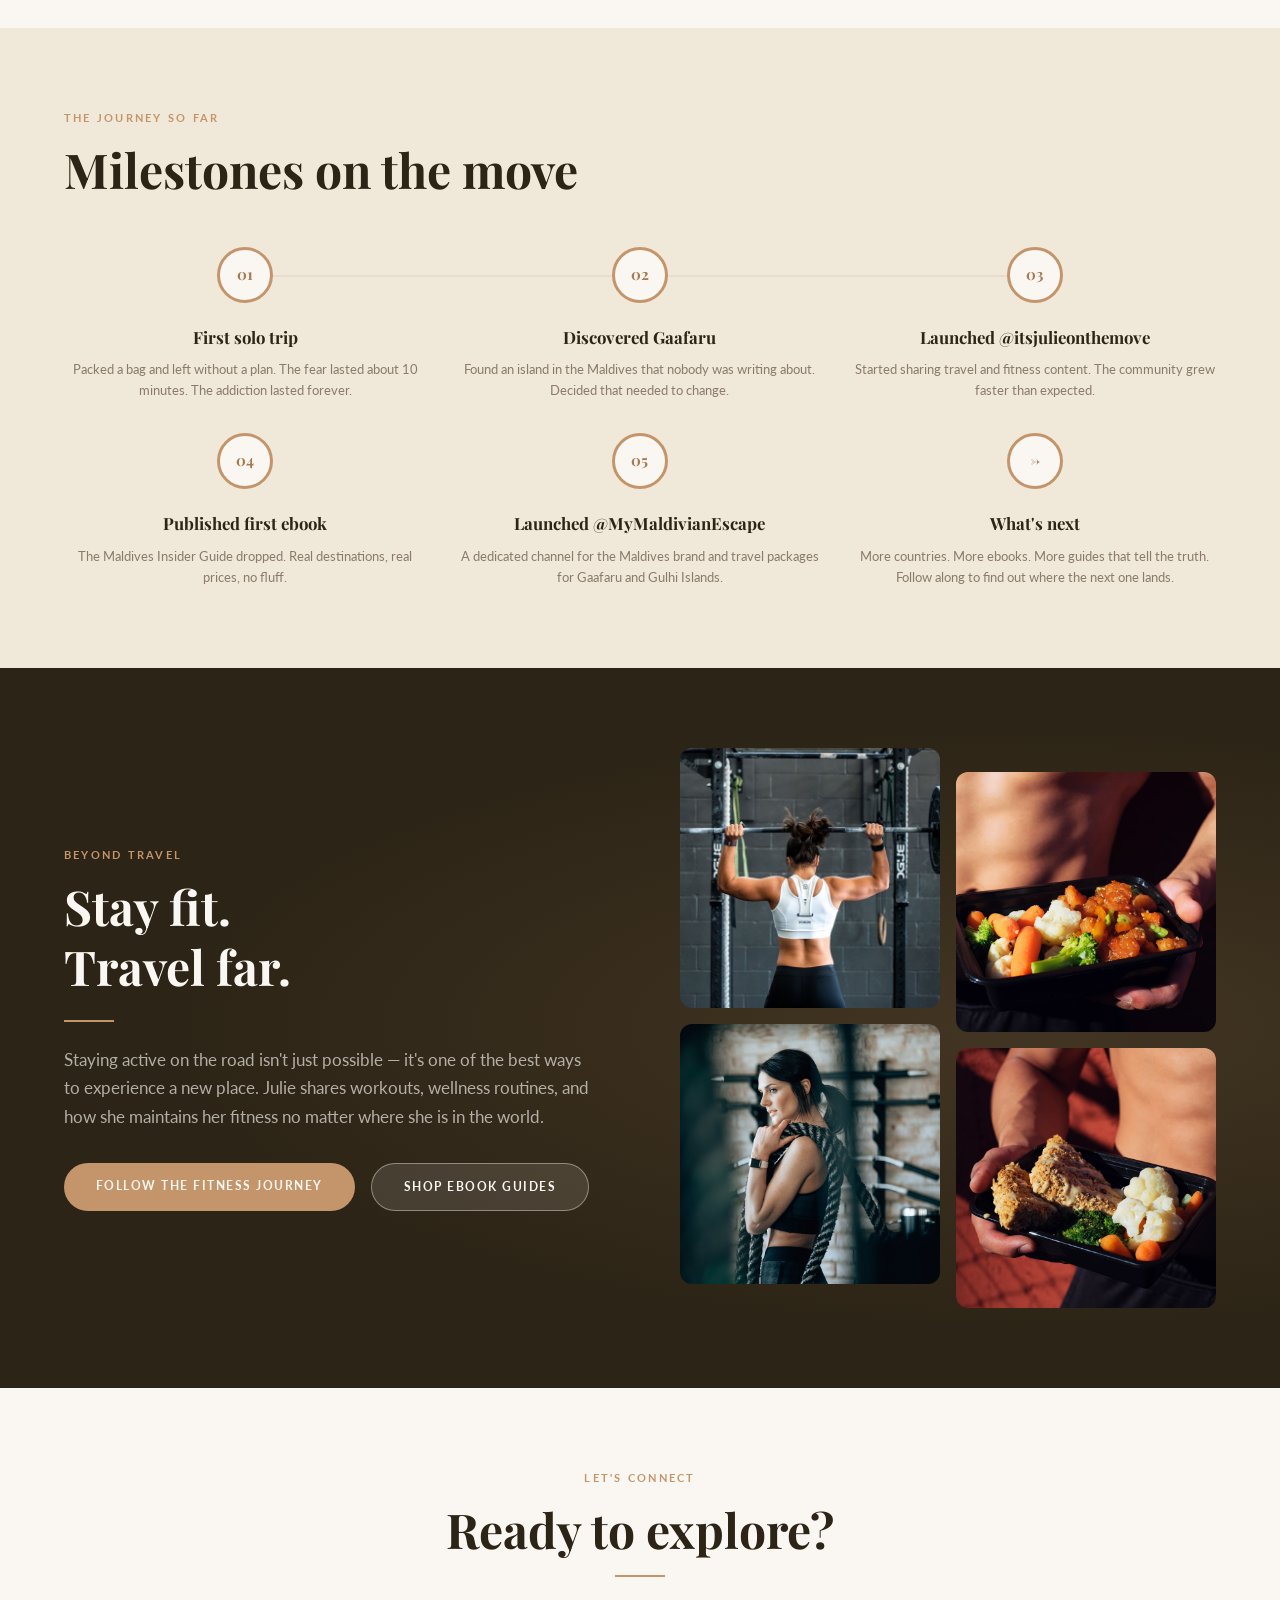
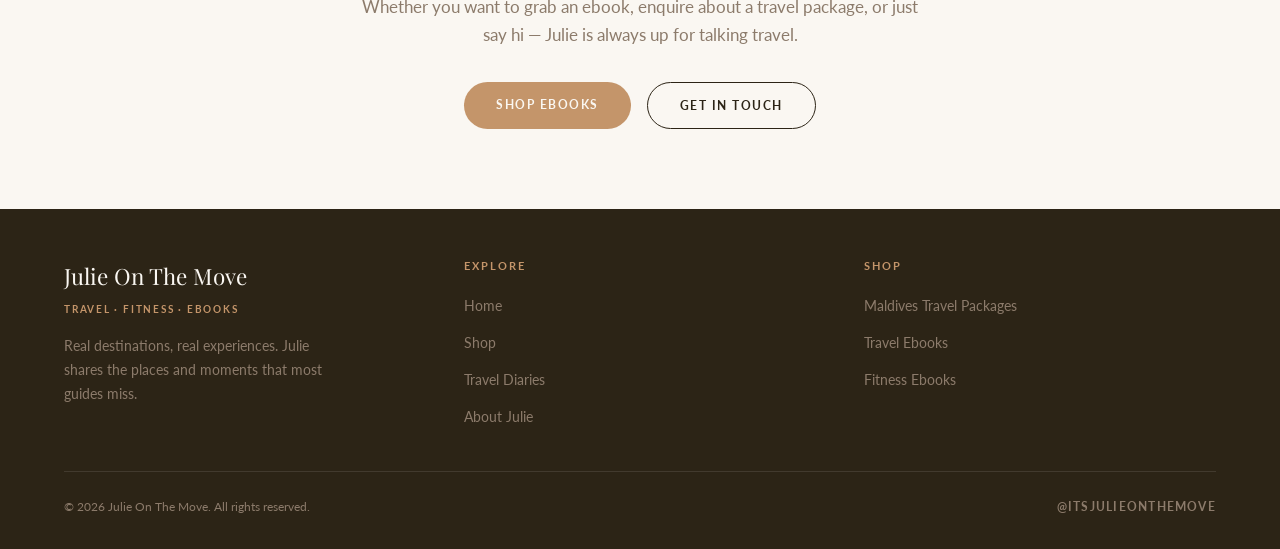
==== commit ad4c4fae: "Fix mobile responsive layout, match fitness photos, update footer links - Fix Destinations grid: rem" ====
--- a/about.html
+++ b/about.html
@@ -468,9 +468,9 @@
       <div class="footer-col">
         <h4>Shop</h4>
         <ul>
-          <li><a href="shop.html">Maldives Ebook</a></li>
-          <li><a href="shop.html">Travel Packages</a></li>
-          <li><a href="shop.html">All Ebooks</a></li>
+          <li><a href="shop.html#section-packages">Maldives Travel Packages</a></li>
+          <li><a href="shop.html#section-ebooks">Travel Ebooks</a></li>
+          <li><a href="shop.html#section-ebooks">Fitness Ebooks</a></li>
         </ul>
       </div>
     </div>
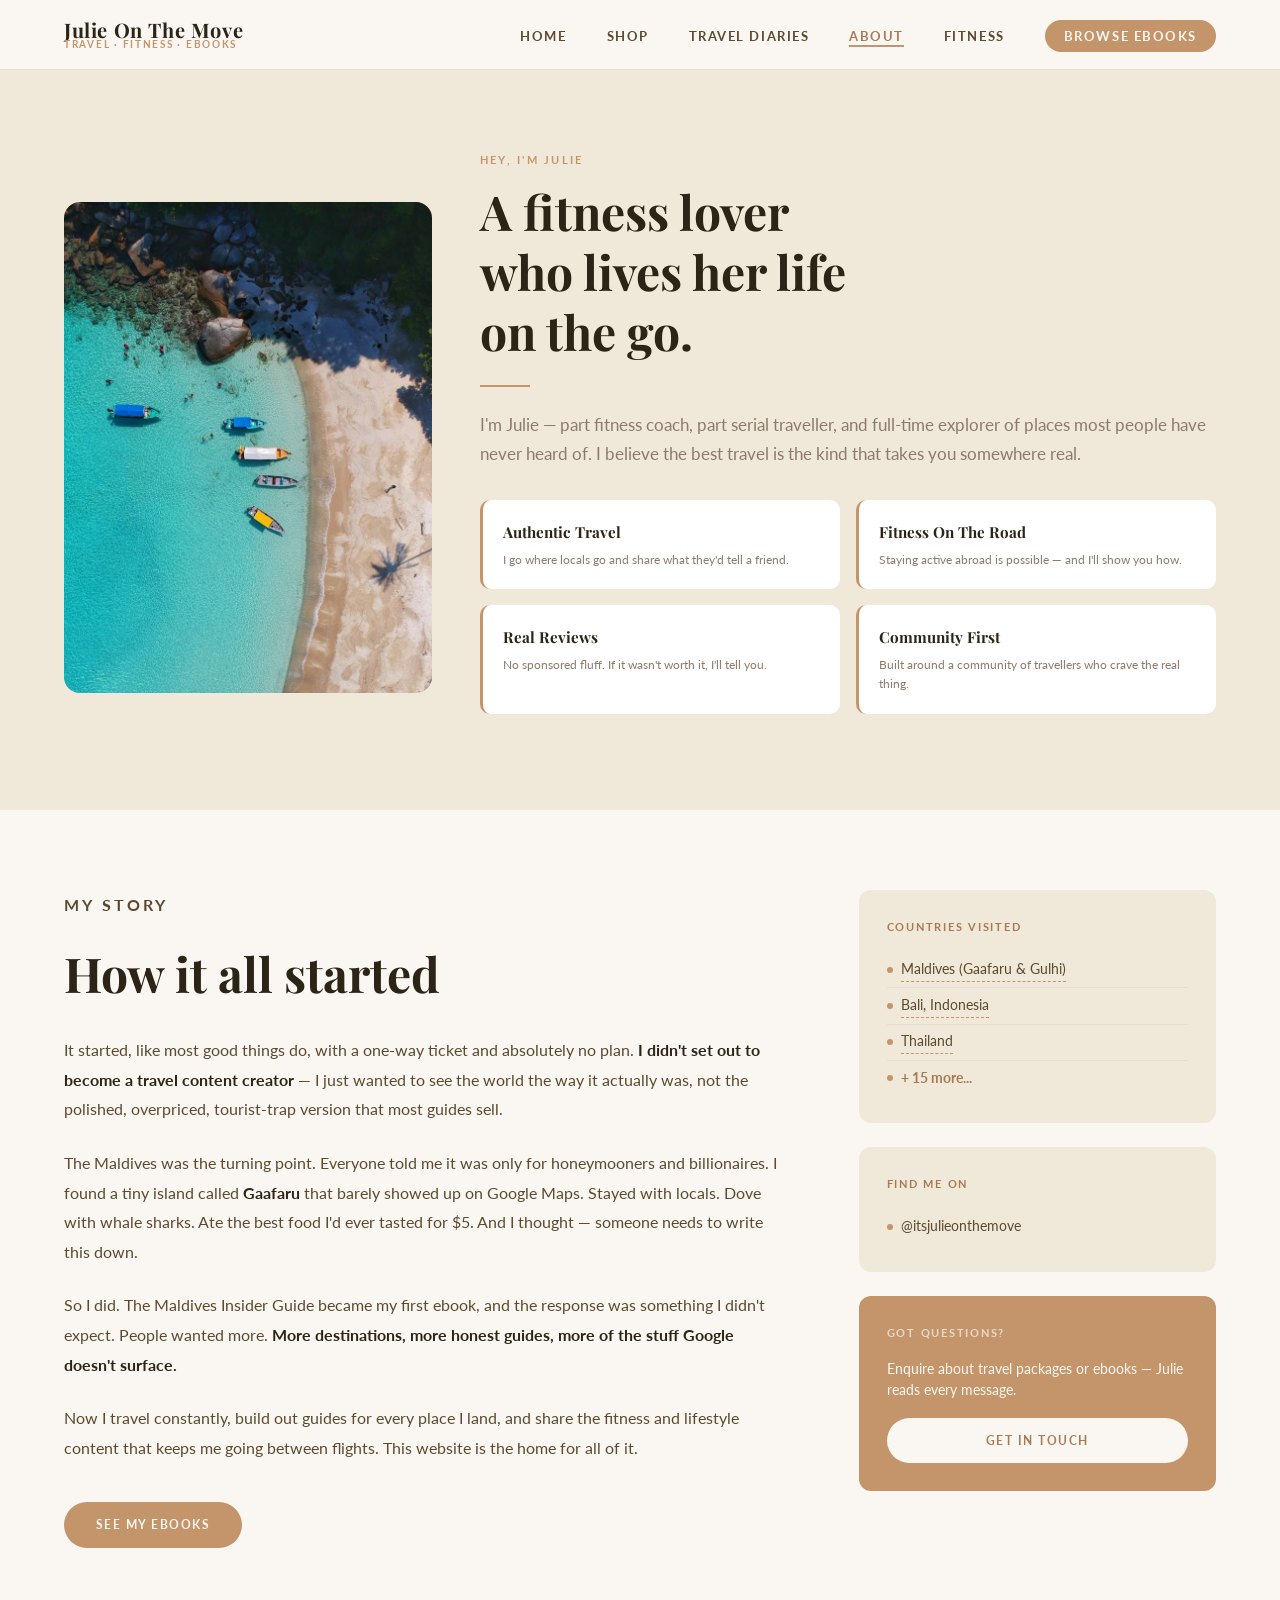
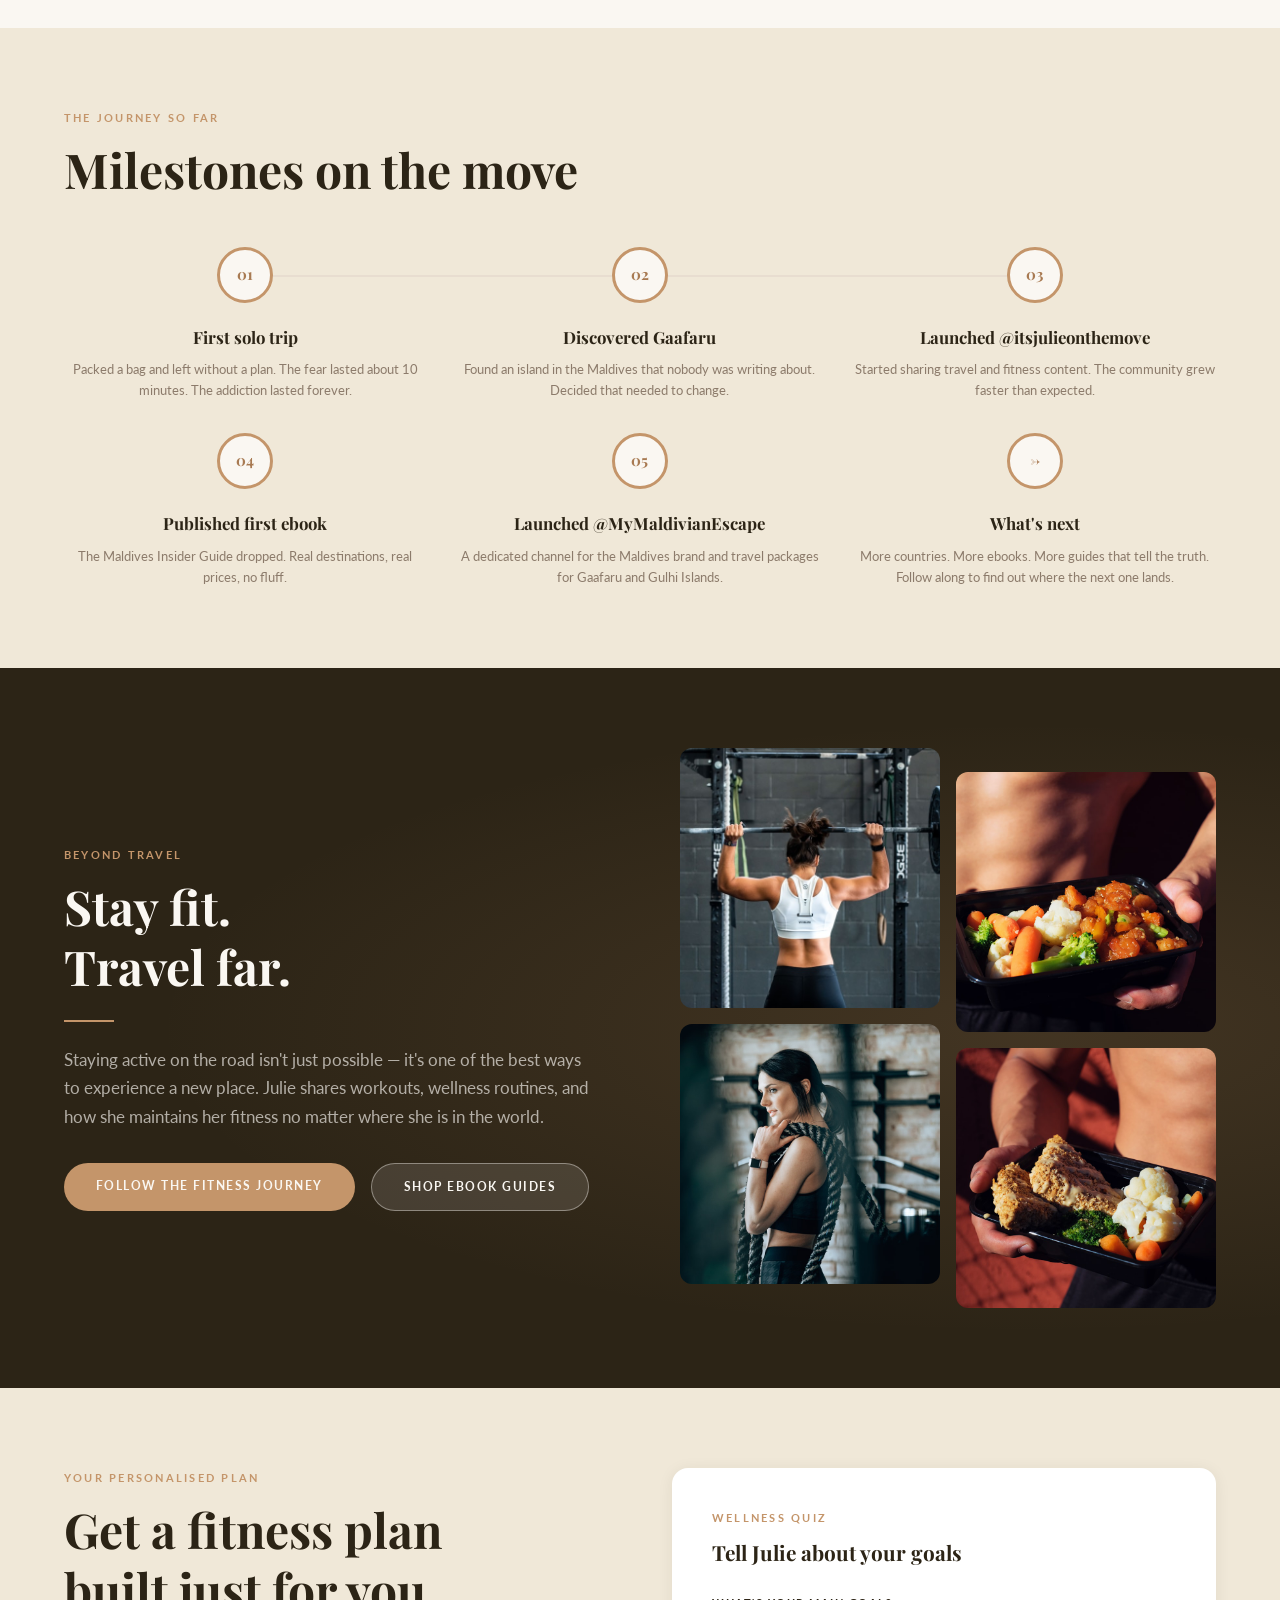
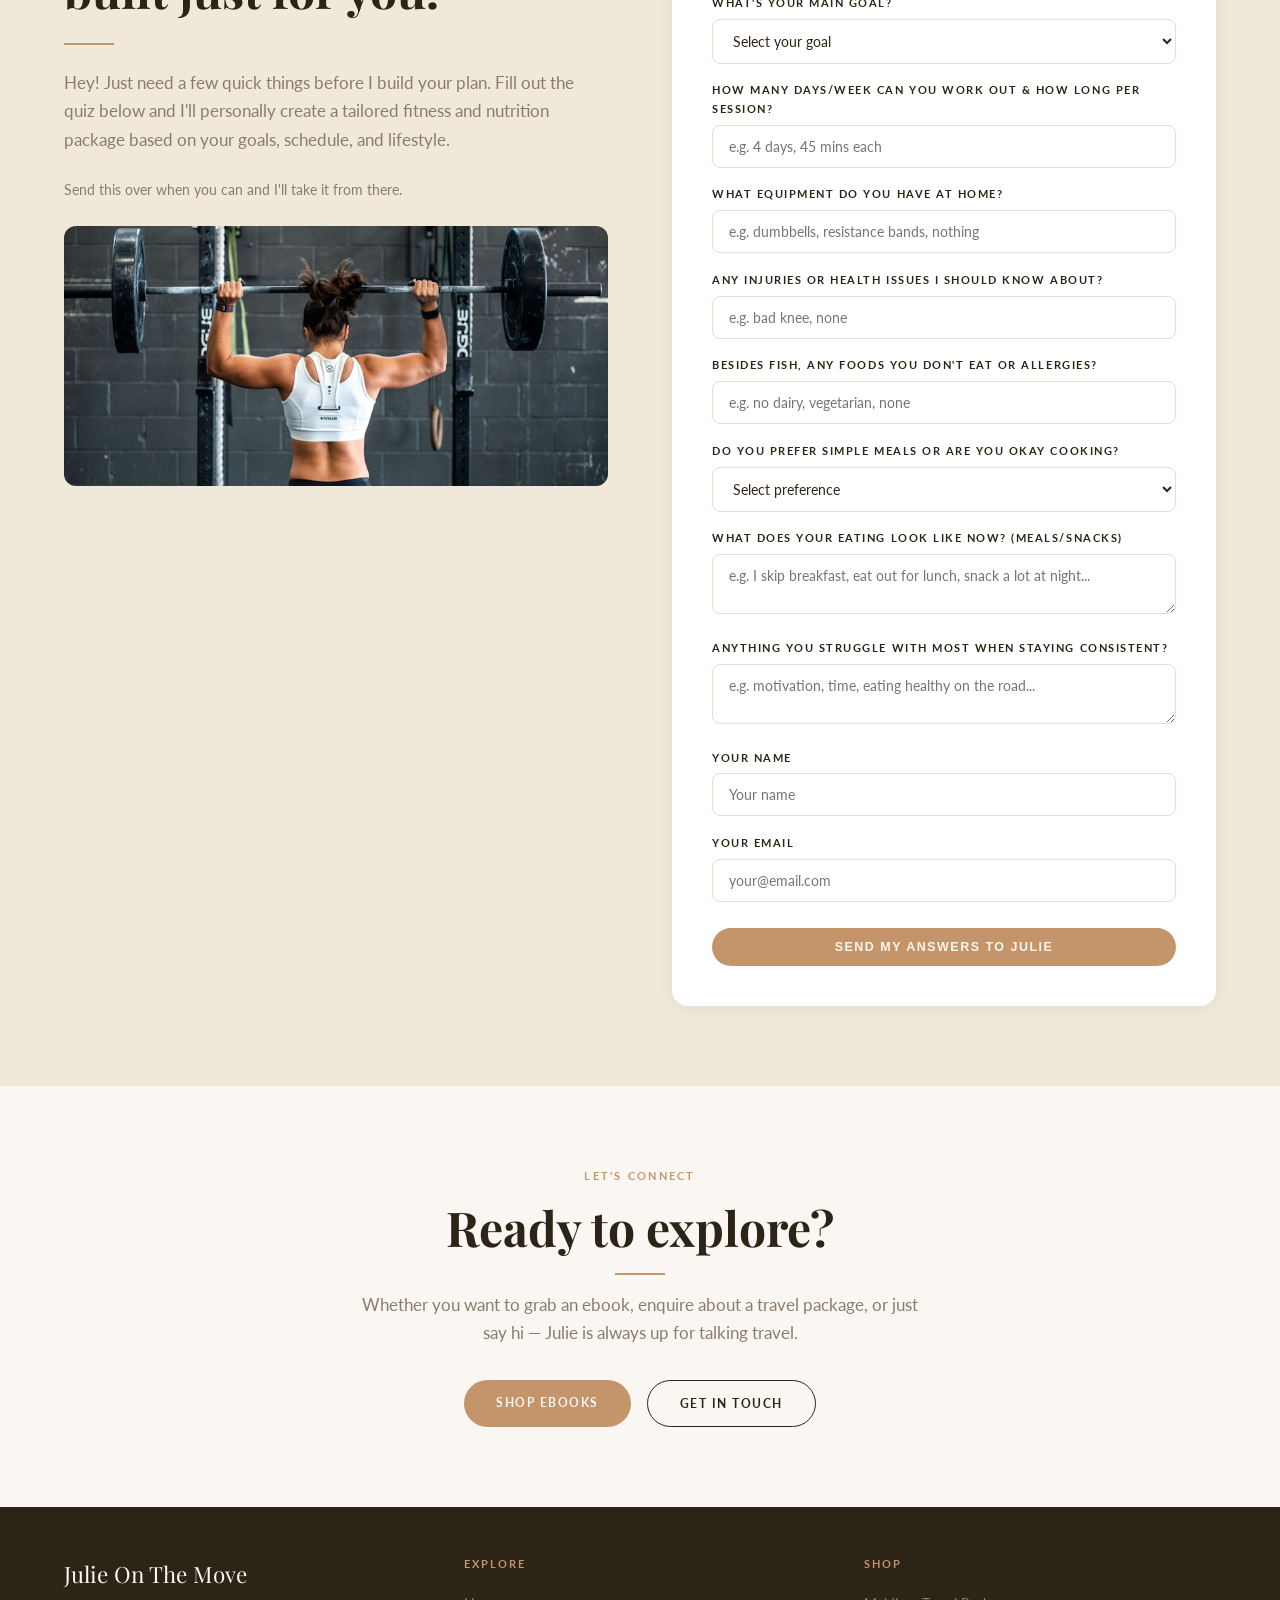
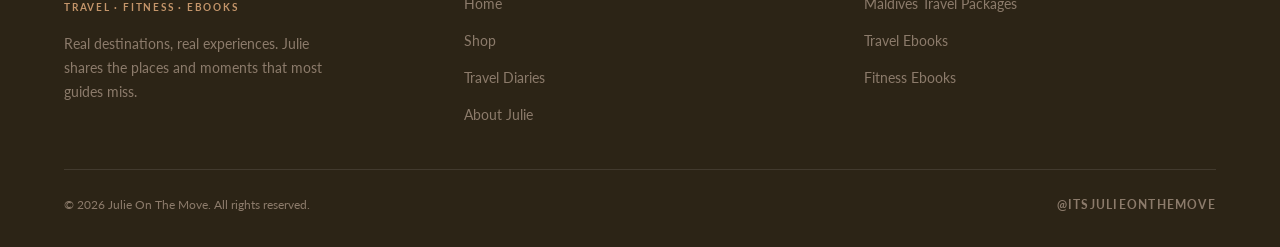
==== commit 622b0fc3: "Add fitness wellness quiz form, update shop ebooks heading - Add full wellness quiz section on About" ====
--- a/about.html
+++ b/about.html
@@ -244,6 +244,7 @@
       .fitness-inner { grid-template-columns: 1fr; gap: 3rem; }
       .timeline { grid-template-columns: 1fr; }
       .timeline::before { display: none; }
+      .fitness-quiz-grid { grid-template-columns: 1fr !important; gap: 2.5rem !important; }
     }
     @media (max-width: 600px) {
       .values-row { grid-template-columns: 1fr; }
@@ -432,6 +433,100 @@
       </div>
     </section>
 
+    <!-- ====== FITNESS QUIZ ====== -->
+    <section style="background:var(--beige-light); padding:5rem 5%;">
+      <div style="max-width:var(--max-width); margin:0 auto; display:grid; grid-template-columns:1fr 1fr; gap:4rem; align-items:start;" class="fitness-quiz-grid">
+
+        <!-- Left: Intro -->
+        <div>
+          <p class="section-label">Your Personalised Plan</p>
+          <h2 class="section-title">Get a fitness plan<br/>built just for you.</h2>
+          <div class="divider"></div>
+          <p class="section-subtitle" style="margin-bottom:1.5rem;">Hey! Just need a few quick things before I build your plan. Fill out the quiz below and I'll personally create a tailored fitness and nutrition package based on your goals, schedule, and lifestyle.</p>
+          <p style="font-size:0.88rem; color:var(--text-muted); line-height:1.7;">Send this over when you can and I'll take it from there.</p>
+          <div style="margin-top:1.5rem;">
+            <img src="images/fitness-weights.jpg" alt="Fitness" style="width:100%; border-radius:12px; max-height:260px; object-fit:cover;" />
+          </div>
+        </div>
+
+        <!-- Right: Quiz Form -->
+        <div style="background:#fff; border-radius:16px; padding:2.5rem; box-shadow:0 2px 16px rgba(44,36,22,0.07);">
+          <p class="section-label" style="margin-bottom:0.5rem;">Wellness Quiz</p>
+          <h3 style="font-family:var(--font-serif); font-size:1.3rem; font-weight:700; color:var(--brown); margin-bottom:1.5rem;">Tell Julie about your goals</h3>
+
+          <form id="fitnessQuiz" onsubmit="handleFitnessQuiz(event)" style="display:flex; flex-direction:column; gap:1.1rem;">
+
+            <div>
+              <label style="font-size:0.68rem; font-weight:700; letter-spacing:0.14em; text-transform:uppercase; color:var(--brown); display:block; margin-bottom:0.4rem;">What's your main goal?</label>
+              <select name="goal" required style="width:100%; padding:0.75rem 1rem; border:1.5px solid var(--beige-mid); border-radius:8px; font-family:var(--font-sans); font-size:0.88rem; color:var(--brown); background:#fff; outline:none; cursor:pointer;">
+                <option value="" disabled selected>Select your goal</option>
+                <option value="Fat loss">Fat loss</option>
+                <option value="Toning">Toning</option>
+                <option value="Muscle building">Muscle building</option>
+                <option value="General fitness">General fitness</option>
+                <option value="Staying active while travelling">Staying active while travelling</option>
+                <option value="Other">Other</option>
+              </select>
+            </div>
+
+            <div>
+              <label style="font-size:0.68rem; font-weight:700; letter-spacing:0.14em; text-transform:uppercase; color:var(--brown); display:block; margin-bottom:0.4rem;">How many days/week can you work out & how long per session?</label>
+              <input type="text" name="schedule" required placeholder="e.g. 4 days, 45 mins each" style="width:100%; padding:0.75rem 1rem; border:1.5px solid var(--beige-mid); border-radius:8px; font-family:var(--font-sans); font-size:0.88rem; color:var(--brown); outline:none;" />
+            </div>
+
+            <div>
+              <label style="font-size:0.68rem; font-weight:700; letter-spacing:0.14em; text-transform:uppercase; color:var(--brown); display:block; margin-bottom:0.4rem;">What equipment do you have at home?</label>
+              <input type="text" name="equipment" required placeholder="e.g. dumbbells, resistance bands, nothing" style="width:100%; padding:0.75rem 1rem; border:1.5px solid var(--beige-mid); border-radius:8px; font-family:var(--font-sans); font-size:0.88rem; color:var(--brown); outline:none;" />
+            </div>
+
+            <div>
+              <label style="font-size:0.68rem; font-weight:700; letter-spacing:0.14em; text-transform:uppercase; color:var(--brown); display:block; margin-bottom:0.4rem;">Any injuries or health issues I should know about?</label>
+              <input type="text" name="injuries" placeholder="e.g. bad knee, none" style="width:100%; padding:0.75rem 1rem; border:1.5px solid var(--beige-mid); border-radius:8px; font-family:var(--font-sans); font-size:0.88rem; color:var(--brown); outline:none;" />
+            </div>
+
+            <div>
+              <label style="font-size:0.68rem; font-weight:700; letter-spacing:0.14em; text-transform:uppercase; color:var(--brown); display:block; margin-bottom:0.4rem;">Besides fish, any foods you don't eat or allergies?</label>
+              <input type="text" name="dietary" placeholder="e.g. no dairy, vegetarian, none" style="width:100%; padding:0.75rem 1rem; border:1.5px solid var(--beige-mid); border-radius:8px; font-family:var(--font-sans); font-size:0.88rem; color:var(--brown); outline:none;" />
+            </div>
+
+            <div>
+              <label style="font-size:0.68rem; font-weight:700; letter-spacing:0.14em; text-transform:uppercase; color:var(--brown); display:block; margin-bottom:0.4rem;">Do you prefer simple meals or are you okay cooking?</label>
+              <select name="cooking" required style="width:100%; padding:0.75rem 1rem; border:1.5px solid var(--beige-mid); border-radius:8px; font-family:var(--font-sans); font-size:0.88rem; color:var(--brown); background:#fff; outline:none; cursor:pointer;">
+                <option value="" disabled selected>Select preference</option>
+                <option value="Keep it simple">Keep it simple — minimal cooking</option>
+                <option value="I enjoy cooking">I enjoy cooking</option>
+                <option value="Mix of both">Mix of both</option>
+              </select>
+            </div>
+
+            <div>
+              <label style="font-size:0.68rem; font-weight:700; letter-spacing:0.14em; text-transform:uppercase; color:var(--brown); display:block; margin-bottom:0.4rem;">What does your eating look like now? (meals/snacks)</label>
+              <textarea name="currentEating" rows="2" placeholder="e.g. I skip breakfast, eat out for lunch, snack a lot at night..." style="width:100%; padding:0.75rem 1rem; border:1.5px solid var(--beige-mid); border-radius:8px; font-family:var(--font-sans); font-size:0.88rem; color:var(--brown); outline:none; resize:vertical;"></textarea>
+            </div>
+
+            <div>
+              <label style="font-size:0.68rem; font-weight:700; letter-spacing:0.14em; text-transform:uppercase; color:var(--brown); display:block; margin-bottom:0.4rem;">Anything you struggle with most when staying consistent?</label>
+              <textarea name="struggles" rows="2" placeholder="e.g. motivation, time, eating healthy on the road..." style="width:100%; padding:0.75rem 1rem; border:1.5px solid var(--beige-mid); border-radius:8px; font-family:var(--font-sans); font-size:0.88rem; color:var(--brown); outline:none; resize:vertical;"></textarea>
+            </div>
+
+            <div>
+              <label style="font-size:0.68rem; font-weight:700; letter-spacing:0.14em; text-transform:uppercase; color:var(--brown); display:block; margin-bottom:0.4rem;">Your Name</label>
+              <input type="text" name="name" required placeholder="Your name" style="width:100%; padding:0.75rem 1rem; border:1.5px solid var(--beige-mid); border-radius:8px; font-family:var(--font-sans); font-size:0.88rem; color:var(--brown); outline:none;" />
+            </div>
+
+            <div>
+              <label style="font-size:0.68rem; font-weight:700; letter-spacing:0.14em; text-transform:uppercase; color:var(--brown); display:block; margin-bottom:0.4rem;">Your Email</label>
+              <input type="email" name="email" required placeholder="your@email.com" style="width:100%; padding:0.75rem 1rem; border:1.5px solid var(--beige-mid); border-radius:8px; font-family:var(--font-sans); font-size:0.88rem; color:var(--brown); outline:none;" />
+            </div>
+
+            <button type="submit" class="btn btn-primary" style="width:100%; text-align:center; margin-top:0.5rem;">Send My Answers to Julie</button>
+          </form>
+          <p id="quizSuccess" style="display:none; text-align:center; color:var(--green); font-weight:700; font-size:0.88rem; margin-top:1.25rem;">Thanks! Julie will build your personalised plan and get back to you soon.</p>
+        </div>
+
+      </div>
+    </section>
+
     <!-- ====== CTA ====== -->
     <section class="about-cta">
       <div class="about-cta-inner">
@@ -483,5 +578,30 @@
   </footer>
 
   <script src="script.js"></script>
+  <script>
+    function handleFitnessQuiz(e) {
+      e.preventDefault();
+      const f = e.target;
+      const name = f.name.value;
+      const email = f.email.value;
+      const subject = encodeURIComponent('Fitness Quiz from ' + name);
+      const body = encodeURIComponent(
+        'Name: ' + name + '\n' +
+        'Email: ' + email + '\n\n' +
+        '--- FITNESS QUIZ ANSWERS ---\n\n' +
+        '1. Main goal: ' + f.goal.value + '\n' +
+        '2. Workout schedule: ' + f.schedule.value + '\n' +
+        '3. Equipment at home: ' + f.equipment.value + '\n' +
+        '4. Injuries/health issues: ' + (f.injuries.value || 'None') + '\n' +
+        '5. Dietary restrictions/allergies: ' + (f.dietary.value || 'None') + '\n' +
+        '6. Cooking preference: ' + f.cooking.value + '\n' +
+        '7. Current eating habits: ' + (f.currentEating.value || 'Not specified') + '\n' +
+        '8. Biggest struggle with consistency: ' + (f.struggles.value || 'Not specified')
+      );
+      window.location.href = 'mailto:julietterabahi@gmail.com?subject=' + subject + '&body=' + body;
+      f.style.display = 'none';
+      document.getElementById('quizSuccess').style.display = 'block';
+    }
+  </script>
 </body>
 </html>
